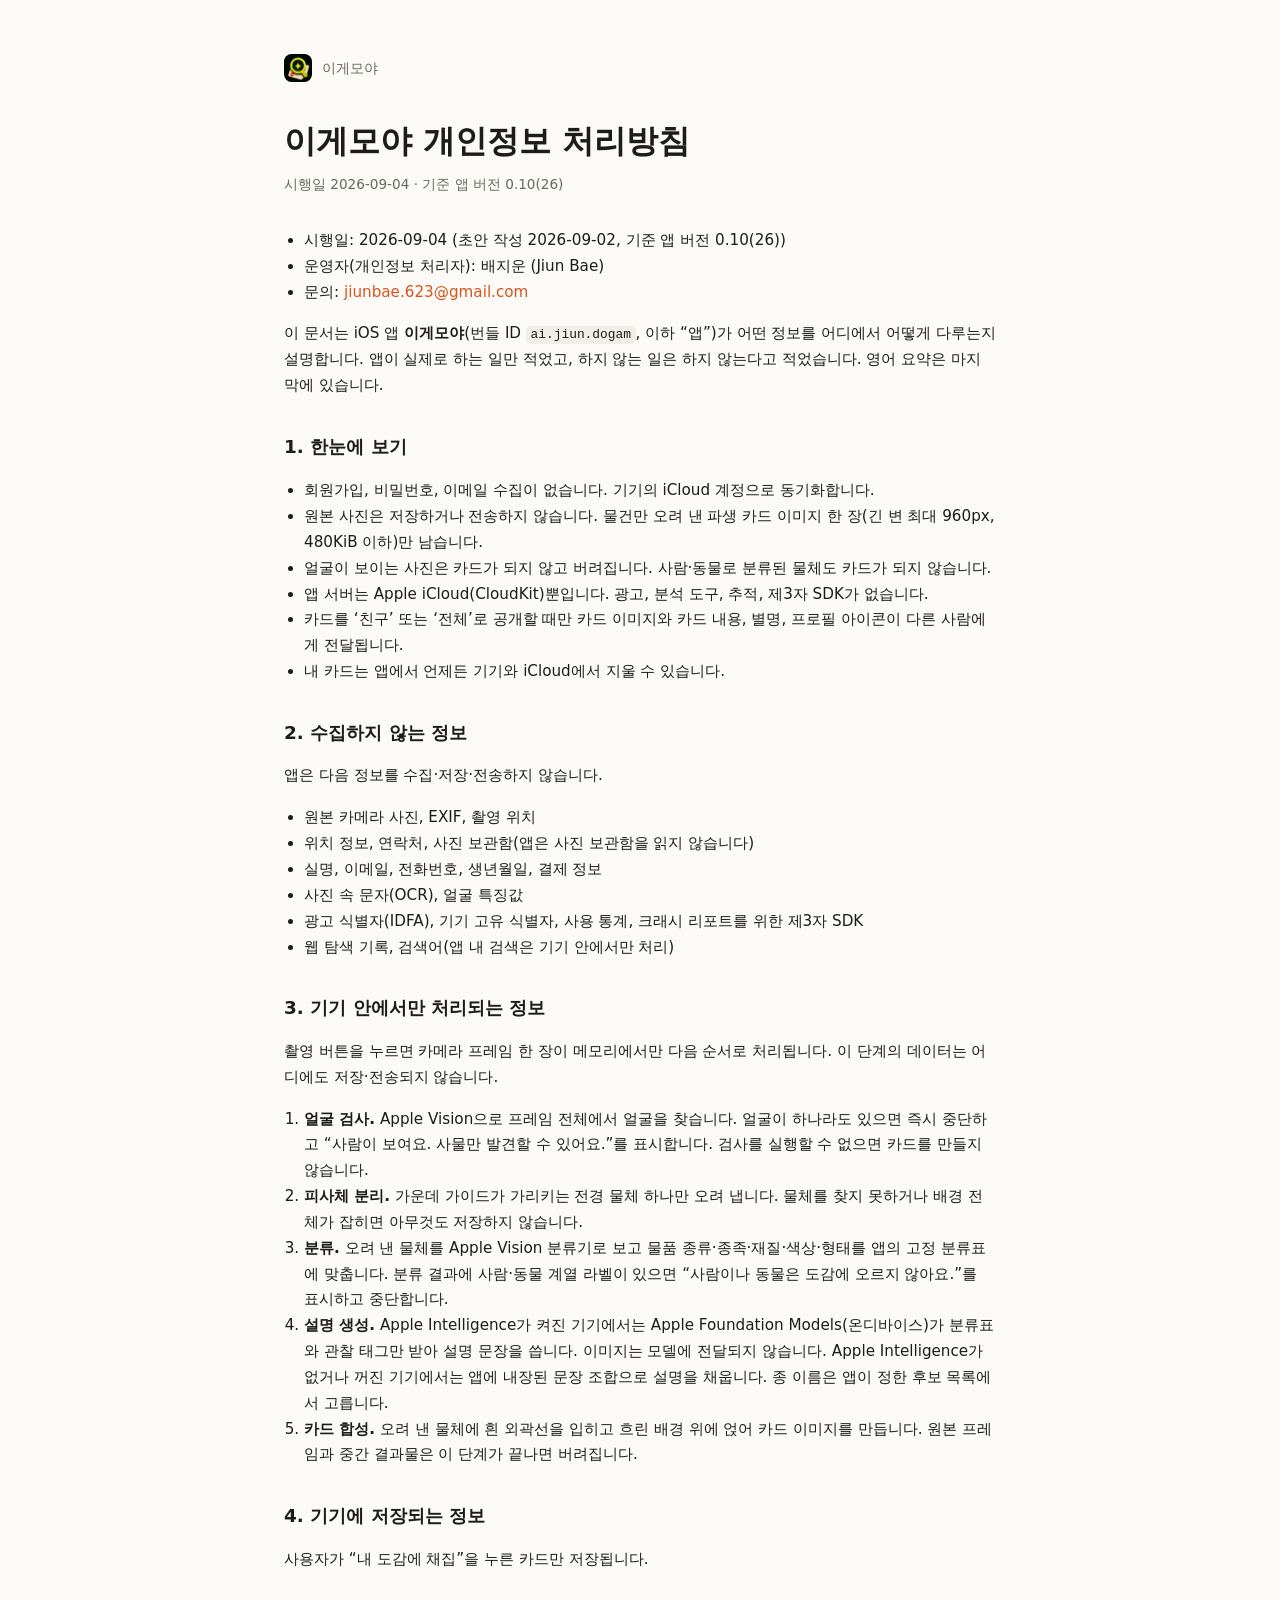
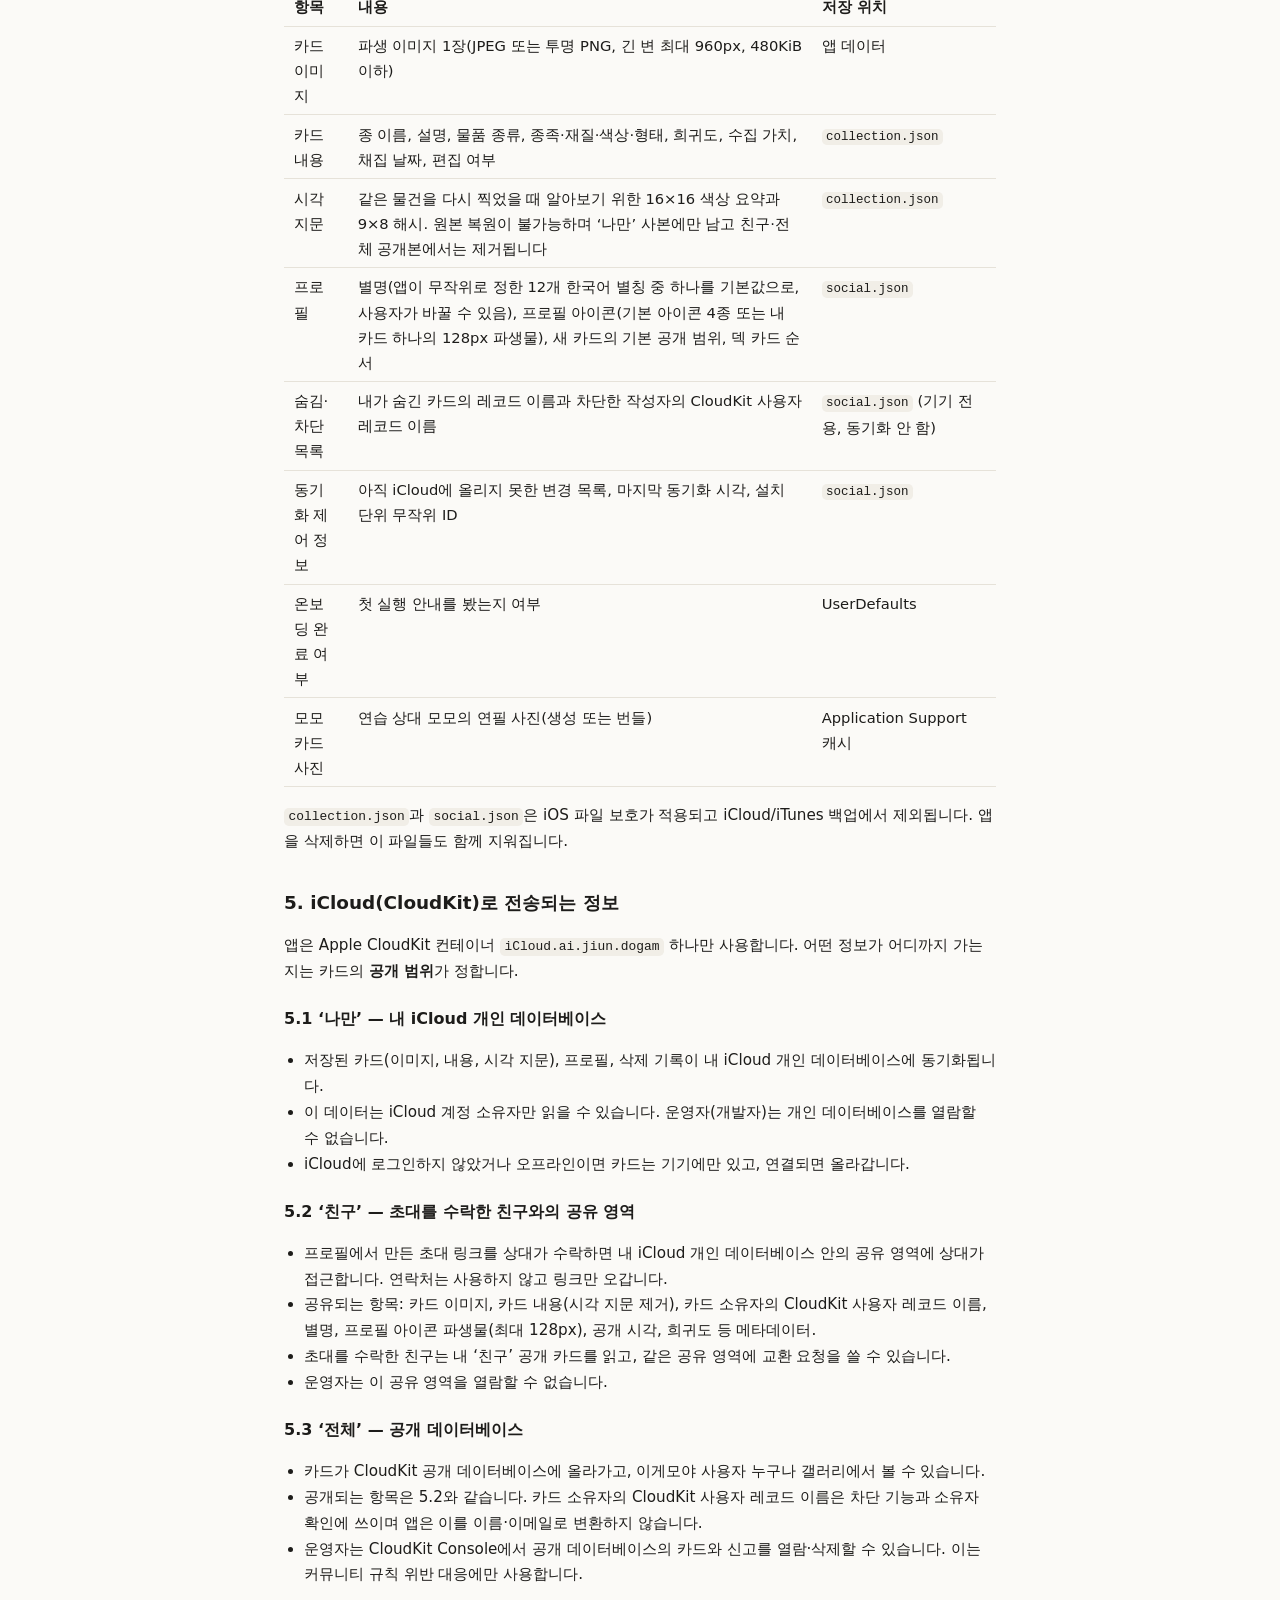
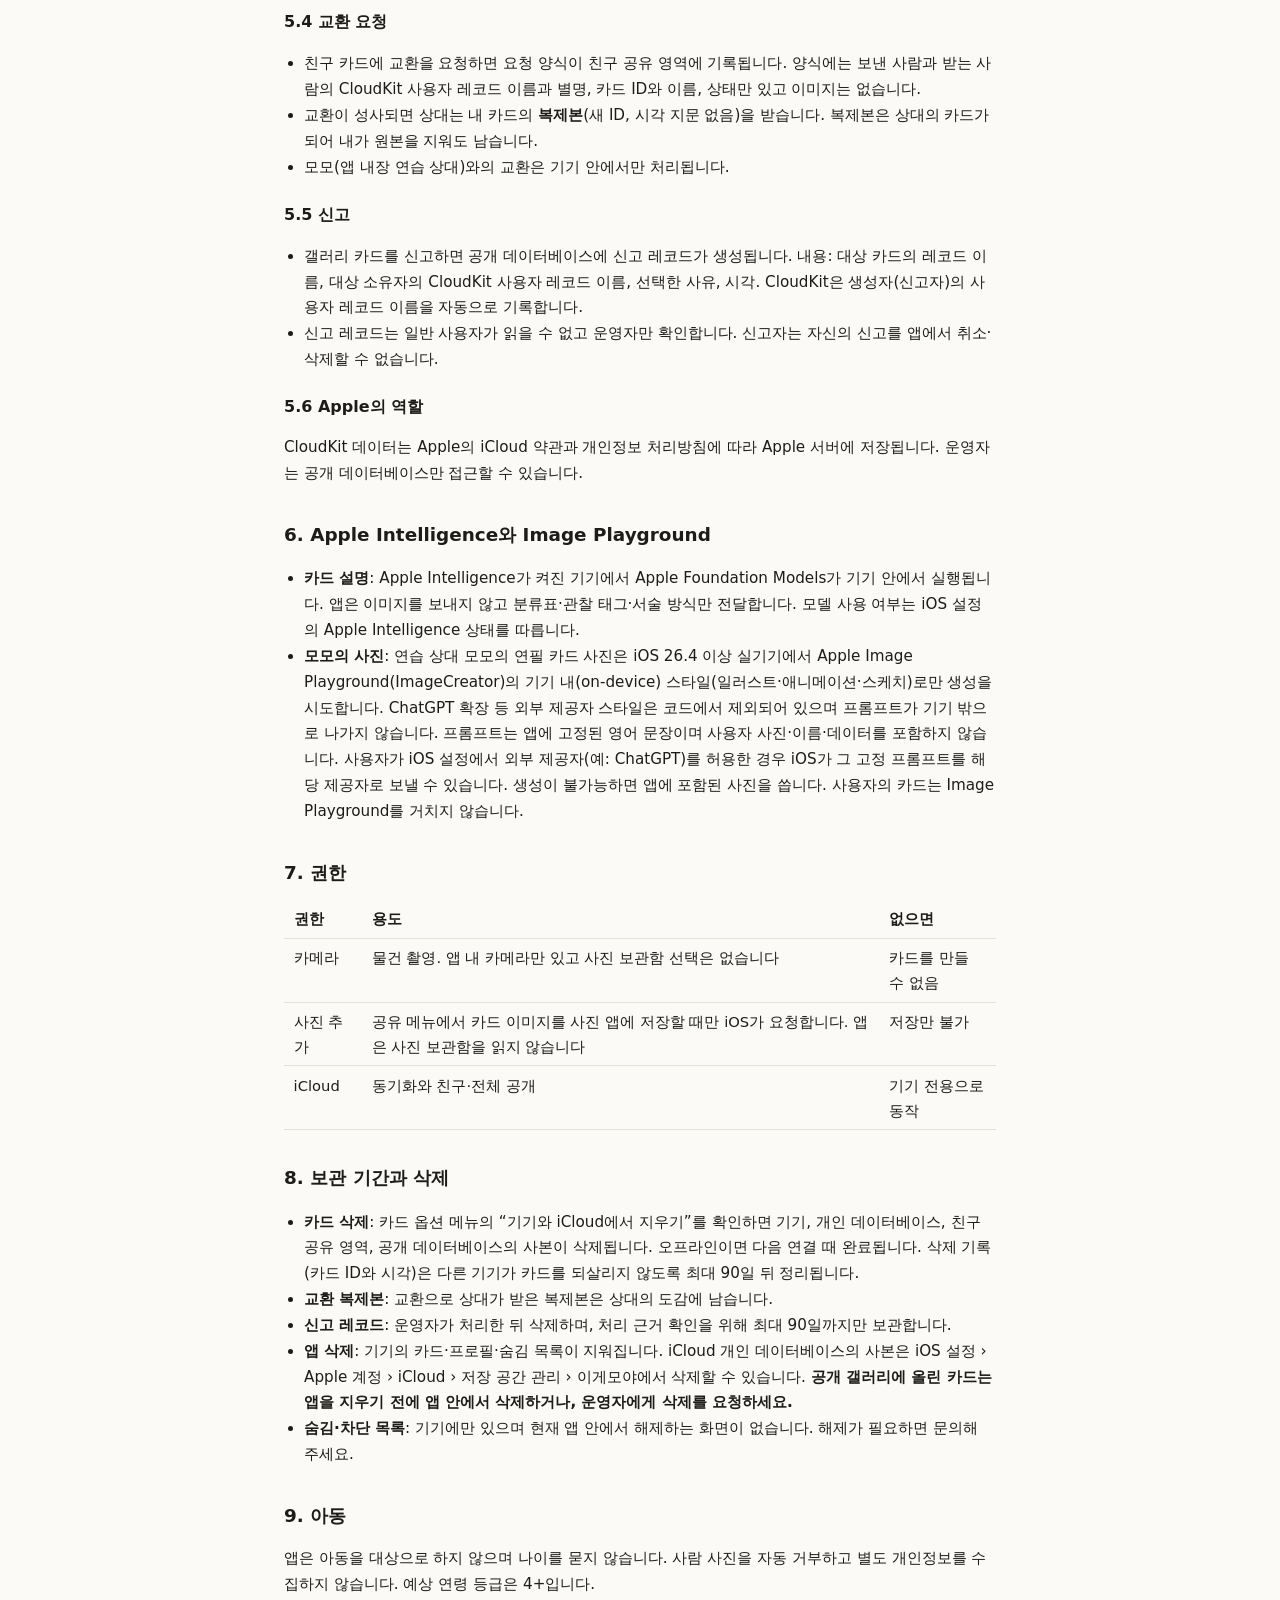
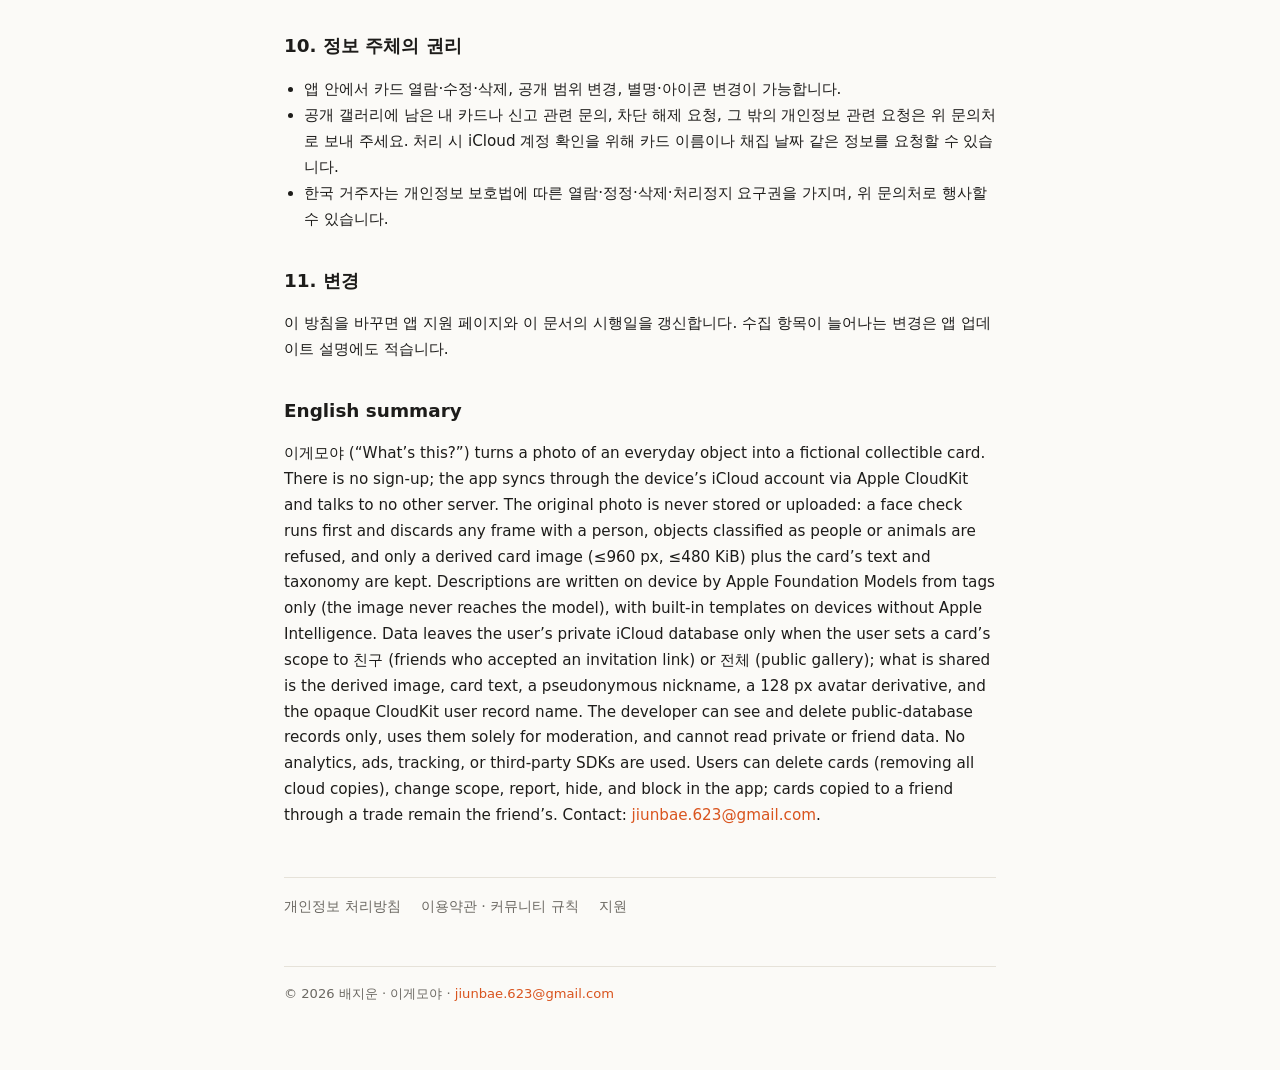
==== privacy/index.html @ 170483d8 "Landing page and policy documents for igemoya.jiun.dev Co-Authored-By: Claude Fable 5.1 <noreply@ant" ====
<!doctype html>
<html lang="ko">
<head>
<meta charset="utf-8">
<meta name="viewport" content="width=device-width, initial-scale=1">
<title>이게모야 개인정보 처리방침</title>
<meta name="description" content="iOS 앱 이게모야가 어떤 정보를 어디에서 어떻게 다루는지 설명합니다.">
<link rel="canonical" href="https://igemoya.jiun.dev/privacy/">
<link rel="icon" type="image/png" sizes="512x512" href="/icon.png">
<link rel="apple-touch-icon" href="/apple-touch-icon.png">
<meta property="og:title" content="이게모야 개인정보 처리방침">
<meta property="og:description" content="iOS 앱 이게모야가 어떤 정보를 어디에서 어떻게 다루는지 설명합니다.">
<meta property="og:image" content="https://igemoya.jiun.dev/icon.png">
<meta property="og:type" content="website">
<meta name="color-scheme" content="light dark">
<link rel="stylesheet" href="/style.css">
</head>
<body>
<div class="wrap">
<p class="top"><img src="/icon.png" alt=""><a href="/">이게모야</a></p>
<h1 class="title">이게모야 개인정보 처리방침</h1>
<p class="updated">시행일 2026-09-04 · 기준 앱 버전 0.10(26)</p>
<div class="content"> <ul>
<li>시행일: 2026-09-04 (초안 작성 2026-09-02, 기준 앱 버전 0.10(26))</li>
<li>운영자(개인정보 처리자): 배지운 (Jiun Bae)</li>
<li>문의: <a href="mailto:jiunbae.623@gmail.com">jiunbae.623@gmail.com</a></li>
</ul>
<p>이 문서는 iOS 앱 <strong>이게모야</strong>(번들 ID <code>ai.jiun.dogam</code>, 이하 “앱”)가 어떤 정보를 어디에서 어떻게 다루는지 설명합니다. 앱이 실제로 하는 일만 적었고, 하지 않는 일은 하지 않는다고 적었습니다. 영어 요약은 마지막에 있습니다.</p>
<h2 id="1-한눈에-보기">1. 한눈에 보기</h2>
<ul>
<li>회원가입, 비밀번호, 이메일 수집이 없습니다. 기기의 iCloud 계정으로 동기화합니다.</li>
<li>원본 사진은 저장하거나 전송하지 않습니다. 물건만 오려 낸 파생 카드 이미지 한 장(긴 변 최대 960px, 480KiB 이하)만 남습니다.</li>
<li>얼굴이 보이는 사진은 카드가 되지 않고 버려집니다. 사람·동물로 분류된 물체도 카드가 되지 않습니다.</li>
<li>앱 서버는 Apple iCloud(CloudKit)뿐입니다. 광고, 분석 도구, 추적, 제3자 SDK가 없습니다.</li>
<li>카드를 ‘친구’ 또는 ‘전체’로 공개할 때만 카드 이미지와 카드 내용, 별명, 프로필 아이콘이 다른 사람에게 전달됩니다.</li>
<li>내 카드는 앱에서 언제든 기기와 iCloud에서 지울 수 있습니다.</li>
</ul>
<h2 id="2-수집하지-않는-정보">2. 수집하지 않는 정보</h2>
<p>앱은 다음 정보를 수집·저장·전송하지 않습니다.</p>
<ul>
<li>원본 카메라 사진, EXIF, 촬영 위치</li>
<li>위치 정보, 연락처, 사진 보관함(앱은 사진 보관함을 읽지 않습니다)</li>
<li>실명, 이메일, 전화번호, 생년월일, 결제 정보</li>
<li>사진 속 문자(OCR), 얼굴 특징값</li>
<li>광고 식별자(IDFA), 기기 고유 식별자, 사용 통계, 크래시 리포트를 위한 제3자 SDK</li>
<li>웹 탐색 기록, 검색어(앱 내 검색은 기기 안에서만 처리)</li>
</ul>
<h2 id="3-기기-안에서만-처리되는-정보">3. 기기 안에서만 처리되는 정보</h2>
<p>촬영 버튼을 누르면 카메라 프레임 한 장이 메모리에서만 다음 순서로 처리됩니다. 이 단계의 데이터는 어디에도 저장·전송되지 않습니다.</p>
<ol>
<li><strong>얼굴 검사.</strong> Apple Vision으로 프레임 전체에서 얼굴을 찾습니다. 얼굴이 하나라도 있으면 즉시 중단하고 “사람이 보여요. 사물만 발견할 수 있어요.”를 표시합니다. 검사를 실행할 수 없으면 카드를 만들지 않습니다.</li>
<li><strong>피사체 분리.</strong> 가운데 가이드가 가리키는 전경 물체 하나만 오려 냅니다. 물체를 찾지 못하거나 배경 전체가 잡히면 아무것도 저장하지 않습니다.</li>
<li><strong>분류.</strong> 오려 낸 물체를 Apple Vision 분류기로 보고 물품 종류·종족·재질·색상·형태를 앱의 고정 분류표에 맞춥니다. 분류 결과에 사람·동물 계열 라벨이 있으면 “사람이나 동물은 도감에 오르지 않아요.”를 표시하고 중단합니다.</li>
<li><strong>설명 생성.</strong> Apple Intelligence가 켜진 기기에서는 Apple Foundation Models(온디바이스)가 분류표와 관찰 태그만 받아 설명 문장을 씁니다. 이미지는 모델에 전달되지 않습니다. Apple Intelligence가 없거나 꺼진 기기에서는 앱에 내장된 문장 조합으로 설명을 채웁니다. 종 이름은 앱이 정한 후보 목록에서 고릅니다.</li>
<li><strong>카드 합성.</strong> 오려 낸 물체에 흰 외곽선을 입히고 흐린 배경 위에 얹어 카드 이미지를 만듭니다. 원본 프레임과 중간 결과물은 이 단계가 끝나면 버려집니다.</li>
</ol>
<h2 id="4-기기에-저장되는-정보">4. 기기에 저장되는 정보</h2>
<p>사용자가 “내 도감에 채집”을 누른 카드만 저장됩니다.</p>


















































<table><thead><tr><th>항목</th><th>내용</th><th>저장 위치</th></tr></thead><tbody><tr><td>카드 이미지</td><td>파생 이미지 1장(JPEG 또는 투명 PNG, 긴 변 최대 960px, 480KiB 이하)</td><td>앱 데이터</td></tr><tr><td>카드 내용</td><td>종 이름, 설명, 물품 종류, 종족·재질·색상·형태, 희귀도, 수집 가치, 채집 날짜, 편집 여부</td><td><code>collection.json</code></td></tr><tr><td>시각 지문</td><td>같은 물건을 다시 찍었을 때 알아보기 위한 16×16 색상 요약과 9×8 해시. 원본 복원이 불가능하며 ‘나만’ 사본에만 남고 친구·전체 공개본에서는 제거됩니다</td><td><code>collection.json</code></td></tr><tr><td>프로필</td><td>별명(앱이 무작위로 정한 12개 한국어 별칭 중 하나를 기본값으로, 사용자가 바꿀 수 있음), 프로필 아이콘(기본 아이콘 4종 또는 내 카드 하나의 128px 파생물), 새 카드의 기본 공개 범위, 덱 카드 순서</td><td><code>social.json</code></td></tr><tr><td>숨김·차단 목록</td><td>내가 숨긴 카드의 레코드 이름과 차단한 작성자의 CloudKit 사용자 레코드 이름</td><td><code>social.json</code> (기기 전용, 동기화 안 함)</td></tr><tr><td>동기화 제어 정보</td><td>아직 iCloud에 올리지 못한 변경 목록, 마지막 동기화 시각, 설치 단위 무작위 ID</td><td><code>social.json</code></td></tr><tr><td>온보딩 완료 여부</td><td>첫 실행 안내를 봤는지 여부</td><td>UserDefaults</td></tr><tr><td>모모 카드 사진</td><td>연습 상대 모모의 연필 사진(생성 또는 번들)</td><td>Application Support 캐시</td></tr></tbody></table>
<p><code>collection.json</code>과 <code>social.json</code>은 iOS 파일 보호가 적용되고 iCloud/iTunes 백업에서 제외됩니다. 앱을 삭제하면 이 파일들도 함께 지워집니다.</p>
<h2 id="5-icloudcloudkit로-전송되는-정보">5. iCloud(CloudKit)로 전송되는 정보</h2>
<p>앱은 Apple CloudKit 컨테이너 <code>iCloud.ai.jiun.dogam</code> 하나만 사용합니다. 어떤 정보가 어디까지 가는지는 카드의 <strong>공개 범위</strong>가 정합니다.</p>
<h3 id="51-나만--내-icloud-개인-데이터베이스">5.1 ‘나만’ — 내 iCloud 개인 데이터베이스</h3>
<ul>
<li>저장된 카드(이미지, 내용, 시각 지문), 프로필, 삭제 기록이 내 iCloud 개인 데이터베이스에 동기화됩니다.</li>
<li>이 데이터는 iCloud 계정 소유자만 읽을 수 있습니다. 운영자(개발자)는 개인 데이터베이스를 열람할 수 없습니다.</li>
<li>iCloud에 로그인하지 않았거나 오프라인이면 카드는 기기에만 있고, 연결되면 올라갑니다.</li>
</ul>
<h3 id="52-친구--초대를-수락한-친구와의-공유-영역">5.2 ‘친구’ — 초대를 수락한 친구와의 공유 영역</h3>
<ul>
<li>프로필에서 만든 초대 링크를 상대가 수락하면 내 iCloud 개인 데이터베이스 안의 공유 영역에 상대가 접근합니다. 연락처는 사용하지 않고 링크만 오갑니다.</li>
<li>공유되는 항목: 카드 이미지, 카드 내용(시각 지문 제거), 카드 소유자의 CloudKit 사용자 레코드 이름, 별명, 프로필 아이콘 파생물(최대 128px), 공개 시각, 희귀도 등 메타데이터.</li>
<li>초대를 수락한 친구는 내 ‘친구’ 공개 카드를 읽고, 같은 공유 영역에 교환 요청을 쓸 수 있습니다.</li>
<li>운영자는 이 공유 영역을 열람할 수 없습니다.</li>
</ul>
<h3 id="53-전체--공개-데이터베이스">5.3 ‘전체’ — 공개 데이터베이스</h3>
<ul>
<li>카드가 CloudKit 공개 데이터베이스에 올라가고, 이게모야 사용자 누구나 갤러리에서 볼 수 있습니다.</li>
<li>공개되는 항목은 5.2와 같습니다. 카드 소유자의 CloudKit 사용자 레코드 이름은 차단 기능과 소유자 확인에 쓰이며 앱은 이를 이름·이메일로 변환하지 않습니다.</li>
<li>운영자는 CloudKit Console에서 공개 데이터베이스의 카드와 신고를 열람·삭제할 수 있습니다. 이는 커뮤니티 규칙 위반 대응에만 사용합니다.</li>
</ul>
<h3 id="54-교환-요청">5.4 교환 요청</h3>
<ul>
<li>친구 카드에 교환을 요청하면 요청 양식이 친구 공유 영역에 기록됩니다. 양식에는 보낸 사람과 받는 사람의 CloudKit 사용자 레코드 이름과 별명, 카드 ID와 이름, 상태만 있고 이미지는 없습니다.</li>
<li>교환이 성사되면 상대는 내 카드의 <strong>복제본</strong>(새 ID, 시각 지문 없음)을 받습니다. 복제본은 상대의 카드가 되어 내가 원본을 지워도 남습니다.</li>
<li>모모(앱 내장 연습 상대)와의 교환은 기기 안에서만 처리됩니다.</li>
</ul>
<h3 id="55-신고">5.5 신고</h3>
<ul>
<li>갤러리 카드를 신고하면 공개 데이터베이스에 신고 레코드가 생성됩니다. 내용: 대상 카드의 레코드 이름, 대상 소유자의 CloudKit 사용자 레코드 이름, 선택한 사유, 시각. CloudKit은 생성자(신고자)의 사용자 레코드 이름을 자동으로 기록합니다.</li>
<li>신고 레코드는 일반 사용자가 읽을 수 없고 운영자만 확인합니다. 신고자는 자신의 신고를 앱에서 취소·삭제할 수 없습니다.</li>
</ul>
<h3 id="56-apple의-역할">5.6 Apple의 역할</h3>
<p>CloudKit 데이터는 Apple의 iCloud 약관과 개인정보 처리방침에 따라 Apple 서버에 저장됩니다. 운영자는 공개 데이터베이스만 접근할 수 있습니다.</p>
<h2 id="6-apple-intelligence와-image-playground">6. Apple Intelligence와 Image Playground</h2>
<ul>
<li><strong>카드 설명</strong>: Apple Intelligence가 켜진 기기에서 Apple Foundation Models가 기기 안에서 실행됩니다. 앱은 이미지를 보내지 않고 분류표·관찰 태그·서술 방식만 전달합니다. 모델 사용 여부는 iOS 설정의 Apple Intelligence 상태를 따릅니다.</li>
<li><strong>모모의 사진</strong>: 연습 상대 모모의 연필 카드 사진은 iOS 26.4 이상 실기기에서 Apple Image Playground(ImageCreator)의 기기 내(on-device) 스타일(일러스트·애니메이션·스케치)로만 생성을 시도합니다. ChatGPT 확장 등 외부 제공자 스타일은 코드에서 제외되어 있으며 프롬프트가 기기 밖으로 나가지 않습니다. 프롬프트는 앱에 고정된 영어 문장이며 사용자 사진·이름·데이터를 포함하지 않습니다. 사용자가 iOS 설정에서 외부 제공자(예: ChatGPT)를 허용한 경우 iOS가 그 고정 프롬프트를 해당 제공자로 보낼 수 있습니다. 생성이 불가능하면 앱에 포함된 사진을 씁니다. 사용자의 카드는 Image Playground를 거치지 않습니다.</li>
</ul>
<h2 id="7-권한">7. 권한</h2>

























<table><thead><tr><th>권한</th><th>용도</th><th>없으면</th></tr></thead><tbody><tr><td>카메라</td><td>물건 촬영. 앱 내 카메라만 있고 사진 보관함 선택은 없습니다</td><td>카드를 만들 수 없음</td></tr><tr><td>사진 추가</td><td>공유 메뉴에서 카드 이미지를 사진 앱에 저장할 때만 iOS가 요청합니다. 앱은 사진 보관함을 읽지 않습니다</td><td>저장만 불가</td></tr><tr><td>iCloud</td><td>동기화와 친구·전체 공개</td><td>기기 전용으로 동작</td></tr></tbody></table>
<h2 id="8-보관-기간과-삭제">8. 보관 기간과 삭제</h2>
<ul>
<li><strong>카드 삭제</strong>: 카드 옵션 메뉴의 “기기와 iCloud에서 지우기”를 확인하면 기기, 개인 데이터베이스, 친구 공유 영역, 공개 데이터베이스의 사본이 삭제됩니다. 오프라인이면 다음 연결 때 완료됩니다. 삭제 기록(카드 ID와 시각)은 다른 기기가 카드를 되살리지 않도록 최대 90일 뒤 정리됩니다.</li>
<li><strong>교환 복제본</strong>: 교환으로 상대가 받은 복제본은 상대의 도감에 남습니다.</li>
<li><strong>신고 레코드</strong>: 운영자가 처리한 뒤 삭제하며, 처리 근거 확인을 위해 최대 90일까지만 보관합니다.</li>
<li><strong>앱 삭제</strong>: 기기의 카드·프로필·숨김 목록이 지워집니다. iCloud 개인 데이터베이스의 사본은 iOS 설정 › Apple 계정 › iCloud › 저장 공간 관리 › 이게모야에서 삭제할 수 있습니다. <strong>공개 갤러리에 올린 카드는 앱을 지우기 전에 앱 안에서 삭제하거나, 운영자에게 삭제를 요청하세요.</strong></li>
<li><strong>숨김·차단 목록</strong>: 기기에만 있으며 현재 앱 안에서 해제하는 화면이 없습니다. 해제가 필요하면 문의해 주세요.</li>
</ul>
<h2 id="9-아동">9. 아동</h2>
<p>앱은 아동을 대상으로 하지 않으며 나이를 묻지 않습니다. 사람 사진을 자동 거부하고 별도 개인정보를 수집하지 않습니다. 예상 연령 등급은 4+입니다.</p>
<h2 id="10-정보-주체의-권리">10. 정보 주체의 권리</h2>
<ul>
<li>앱 안에서 카드 열람·수정·삭제, 공개 범위 변경, 별명·아이콘 변경이 가능합니다.</li>
<li>공개 갤러리에 남은 내 카드나 신고 관련 문의, 차단 해제 요청, 그 밖의 개인정보 관련 요청은 위 문의처로 보내 주세요. 처리 시 iCloud 계정 확인을 위해 카드 이름이나 채집 날짜 같은 정보를 요청할 수 있습니다.</li>
<li>한국 거주자는 개인정보 보호법에 따른 열람·정정·삭제·처리정지 요구권을 가지며, 위 문의처로 행사할 수 있습니다.</li>
</ul>
<h2 id="11-변경">11. 변경</h2>
<p>이 방침을 바꾸면 앱 지원 페이지와 이 문서의 시행일을 갱신합니다. 수집 항목이 늘어나는 변경은 앱 업데이트 설명에도 적습니다.</p>
<h2 id="english-summary">English summary</h2>
<p>이게모야 (“What’s this?”) turns a photo of an everyday object into a fictional collectible card. There is no sign-up; the app syncs through the device’s iCloud account via Apple CloudKit and talks to no other server. The original photo is never stored or uploaded: a face check runs first and discards any frame with a person, objects classified as people or animals are refused, and only a derived card image (≤960 px, ≤480 KiB) plus the card’s text and taxonomy are kept. Descriptions are written on device by Apple Foundation Models from tags only (the image never reaches the model), with built-in templates on devices without Apple Intelligence. Data leaves the user’s private iCloud database only when the user sets a card’s scope to 친구 (friends who accepted an invitation link) or 전체 (public gallery); what is shared is the derived image, card text, a pseudonymous nickname, a 128 px avatar derivative, and the opaque CloudKit user record name. The developer can see and delete public-database records only, uses them solely for moderation, and cannot read private or friend data. No analytics, ads, tracking, or third-party SDKs are used. Users can delete cards (removing all cloud copies), change scope, report, hide, and block in the app; cards copied to a friend through a trade remain the friend’s. Contact: <a href="mailto:jiunbae.623@gmail.com">jiunbae.623@gmail.com</a>.</p> </div>
<nav class="related" aria-label="관련 문서"><a href="/privacy/">개인정보 처리방침</a><a href="/terms/">이용약관 · 커뮤니티 규칙</a><a href="/support/">지원</a></nav>
<footer class="site">© 2026 배지운 · 이게모야 · <a href="mailto:jiunbae.623@gmail.com">jiunbae.623@gmail.com</a></footer>
</div>
</body>
</html>
---- style.css ----
:root{--bg:#fbfaf7;--fg:#1d1c1a;--muted:#6b6862;--line:#e6e2d9;--accent:#d9541e;--card:#ffffff;--code:#f1eee7}
@media (prefers-color-scheme:dark){:root{--bg:#141311;--fg:#f1eee7;--muted:#a49f95;--line:#2a2824;--accent:#ff8a50;--card:#1c1b18;--code:#23211d}}
*{box-sizing:border-box}html{-webkit-text-size-adjust:100%}
body{margin:0;background:var(--bg);color:var(--fg);font-family:-apple-system,BlinkMacSystemFont,"Apple SD Gothic Neo","Pretendard","Noto Sans KR",system-ui,sans-serif;line-height:1.7;font-size:16px}
a{color:var(--accent);text-decoration:none}a:hover{text-decoration:underline}
.wrap{max-width:760px;margin:0 auto;padding:2.5rem 1.5rem 4rem}
.top{display:flex;align-items:center;gap:.6rem;font-size:.9rem;margin-bottom:2rem}.top img{width:28px;height:28px;border-radius:27%}.top a{color:var(--muted)}.top a:hover{color:var(--accent)}
.hero{display:flex;gap:1.75rem;align-items:flex-start;margin-bottom:3rem}.hero img{width:120px;height:120px;border-radius:27%;box-shadow:0 10px 30px rgba(0,0,0,.14);flex:0 0 auto}
.eyebrow{font-size:.8rem;letter-spacing:.04em;color:var(--muted);margin:0 0 .3rem}
h1.name{font-size:2.6rem;line-height:1.1;margin:0 0 .2rem;font-weight:800}
.tagline{font-size:1.15rem;font-weight:600;color:var(--accent);margin:0 0 .9rem}
.lede{color:var(--muted);margin:0 0 .9rem}
.status{display:inline-flex;align-items:center;gap:.5rem;font-size:.85rem;color:var(--muted);padding:.3rem .75rem;border-radius:999px;border:1px solid var(--line)}.status .dot{width:8px;height:8px;border-radius:50%;background:#f59e0b}
.features{display:grid;grid-template-columns:repeat(2,minmax(0,1fr));gap:1.25rem;margin-bottom:3rem}
.feature{padding:1.25rem 1.35rem;border-radius:1rem;border:1px solid var(--line);background:var(--card)}.feature h2{font-size:1.05rem;margin:0 0 .5rem}.feature p{margin:0;font-size:.93rem;color:var(--muted)}
.section-title{font-size:1.15rem;margin:0 0 .75rem}
.docs ul{list-style:none;padding:0;margin:0 0 3rem}.docs li{display:flex;flex-wrap:wrap;gap:.25rem .75rem;align-items:baseline;padding:.7rem 0;border-bottom:1px solid var(--line)}.docs li a{font-weight:600}.docs .note{font-size:.85rem;color:var(--muted)}
.contact{color:var(--muted);font-size:.92rem}.fine{font-size:.82rem;margin-top:.5rem}
h1.title{font-size:2rem;margin:0 0 .25rem;font-weight:700}.updated{font-size:.85rem;color:var(--muted);margin:0 0 2rem}
.content h2{font-size:1.15rem;margin:2rem 0 .75rem}.content h3{font-size:1rem;margin:1.25rem 0 .5rem}.content p,.content li{font-size:.95rem}.content ul,.content ol{padding-left:1.25rem}
.content code{font-size:.85em;padding:.1em .35em;border-radius:.3rem;background:var(--code)}
.content table{width:100%;border-collapse:collapse;margin:.75rem 0 1rem;display:block;overflow-x:auto}.content th,.content td{text-align:left;padding:.4rem .6rem;border-bottom:1px solid var(--line);vertical-align:top;font-size:.92rem}
.content blockquote{margin:.75rem 0;padding:.25rem 0 .25rem 1rem;border-left:3px solid var(--accent);color:var(--muted)}
.related{display:flex;flex-wrap:wrap;gap:.5rem 1.25rem;margin-top:3rem;padding-top:1rem;border-top:1px solid var(--line);font-size:.9rem}.related a{color:var(--muted)}.related a:hover{color:var(--accent)}
footer.site{margin-top:3rem;padding-top:1rem;border-top:1px solid var(--line);font-size:.82rem;color:var(--muted)}
@media (max-width:640px){.wrap{padding:1.5rem 1.25rem 3rem}.hero{flex-direction:column;gap:1rem}.hero img{width:88px;height:88px}h1.name{font-size:2.1rem}.features{grid-template-columns:1fr}h1.title{font-size:1.6rem}}
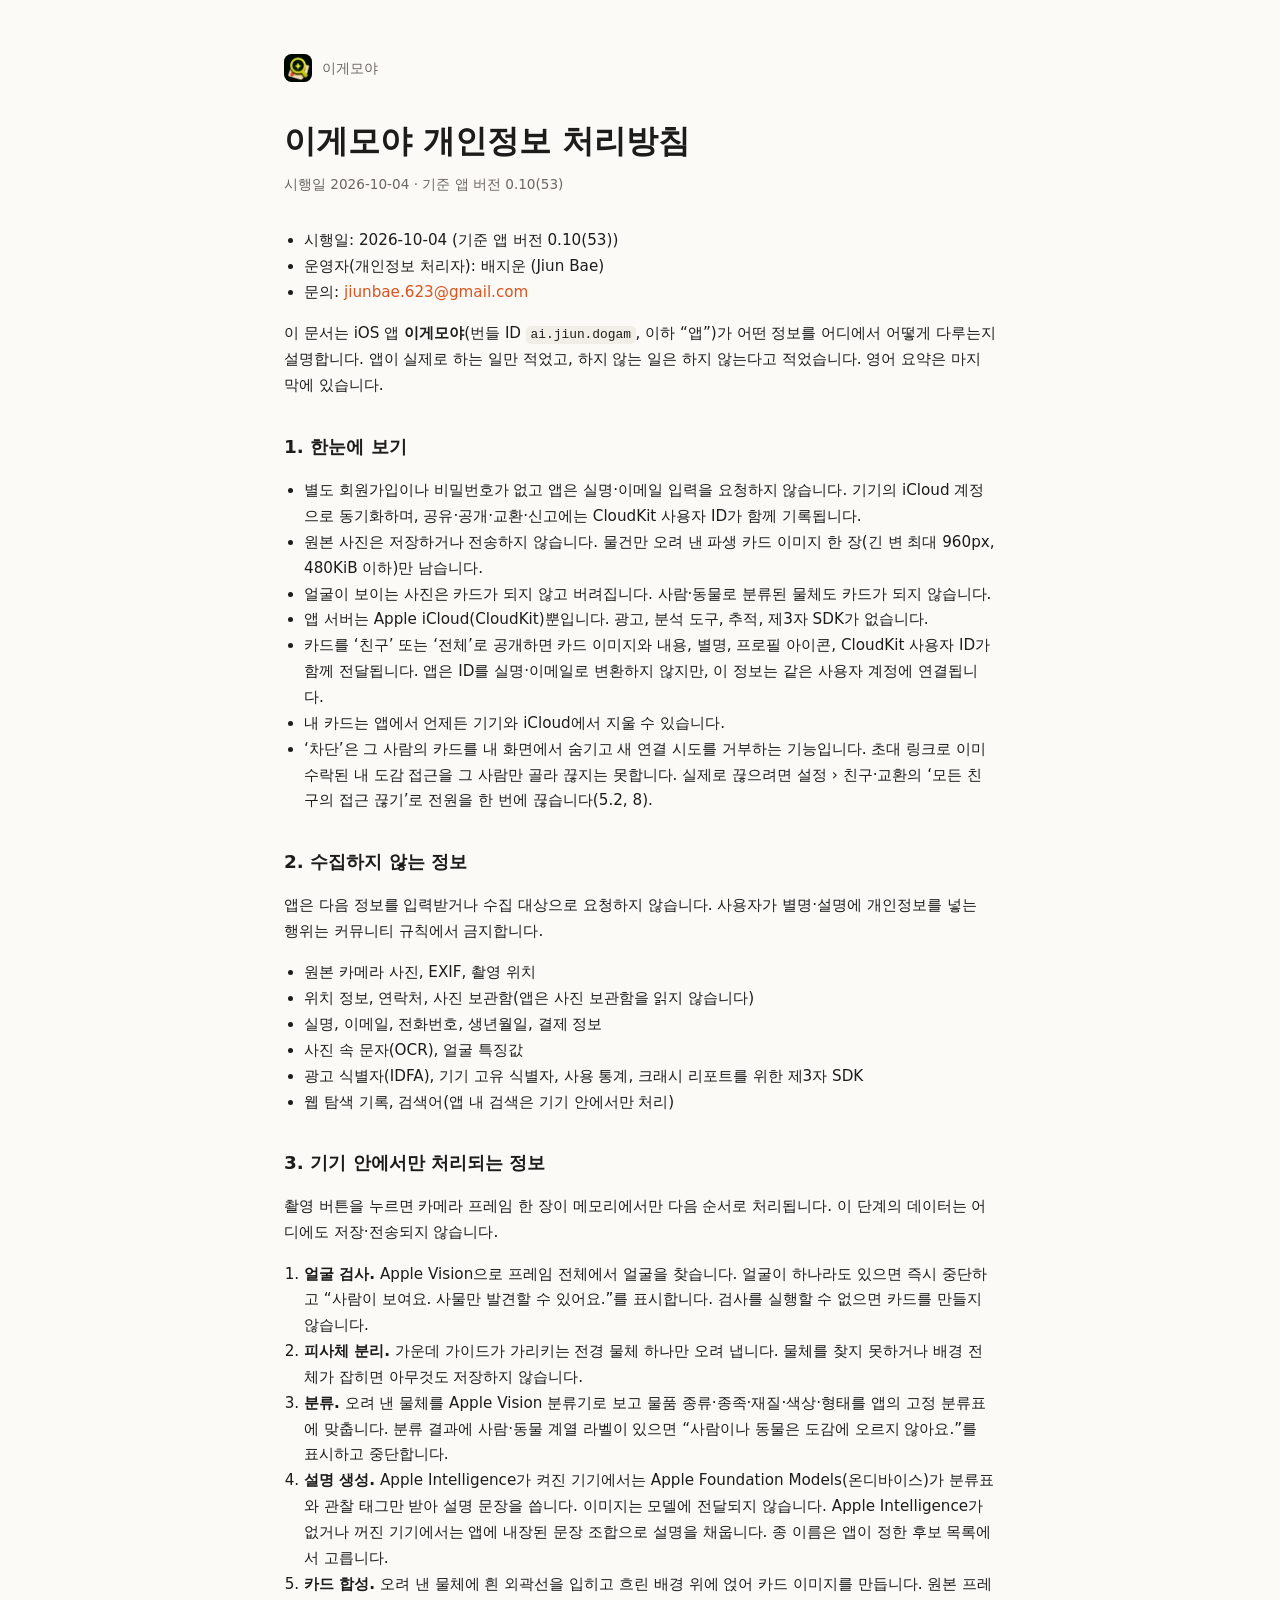
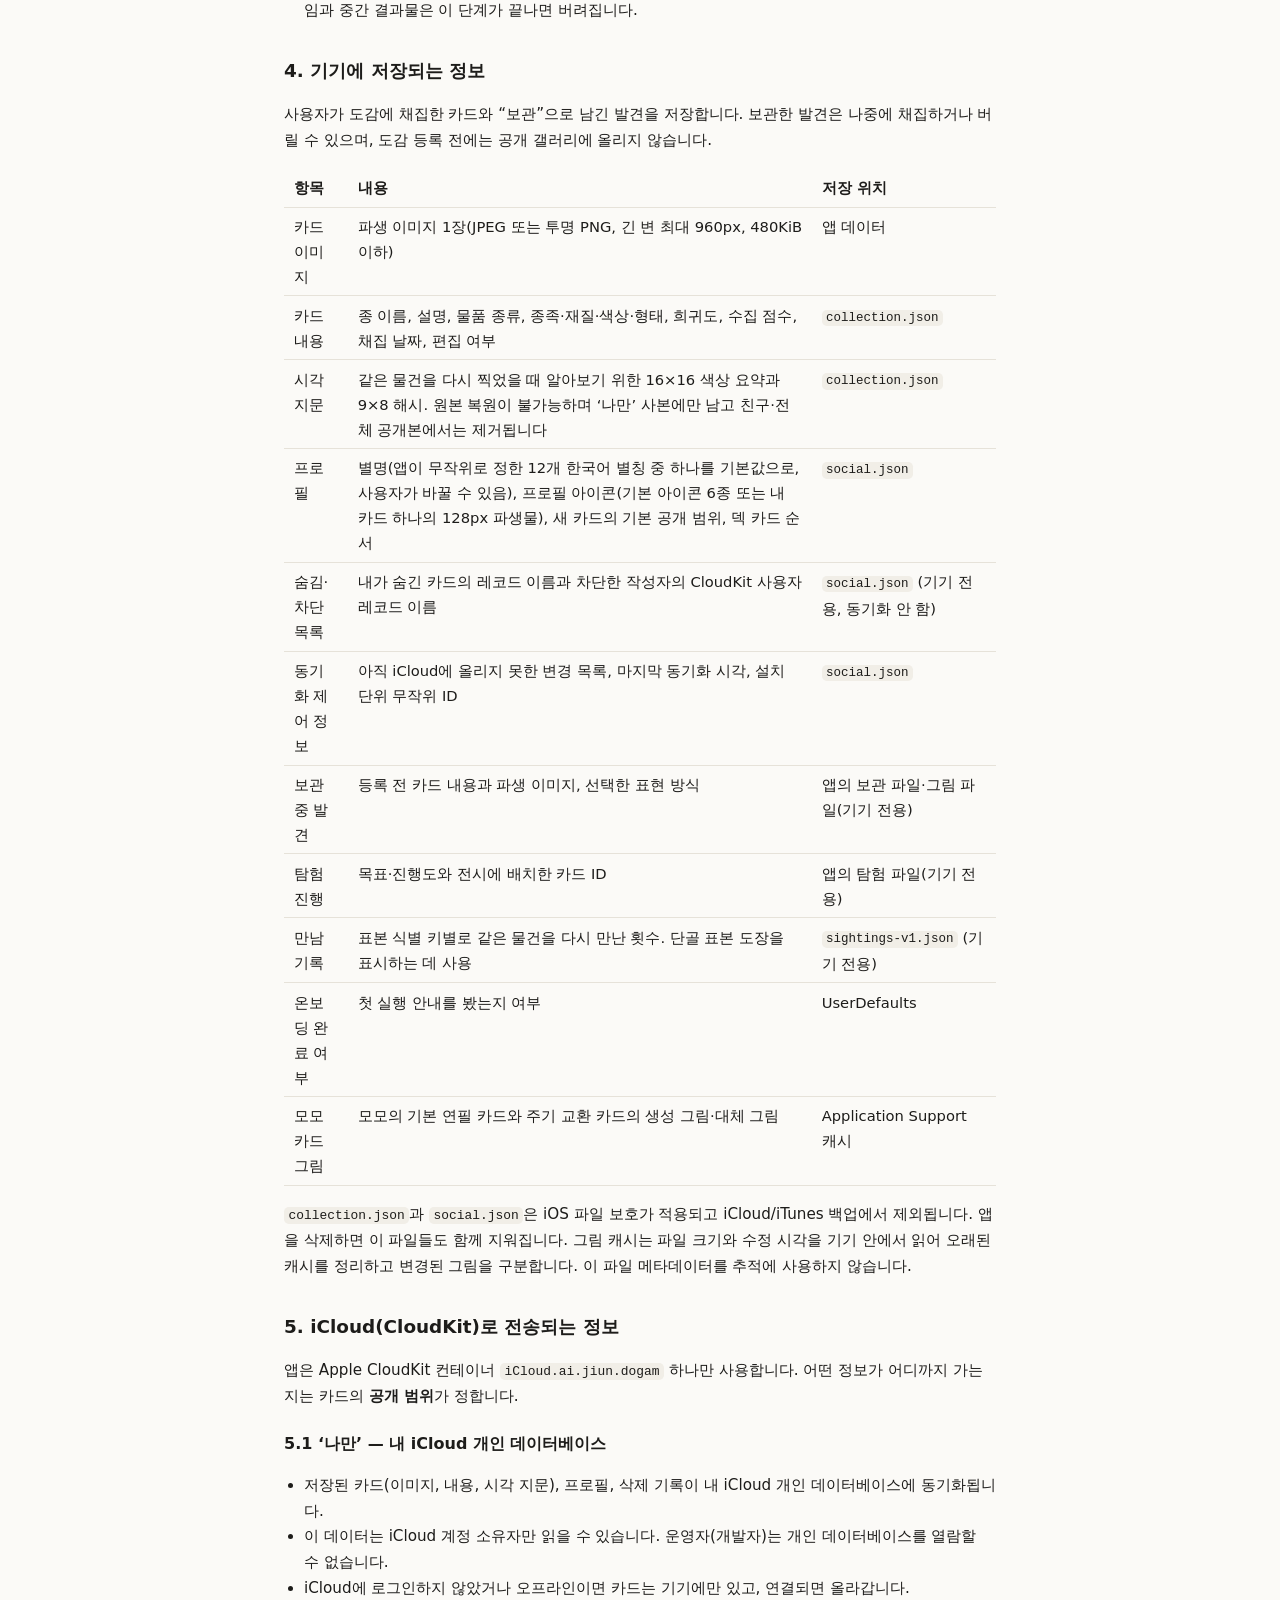
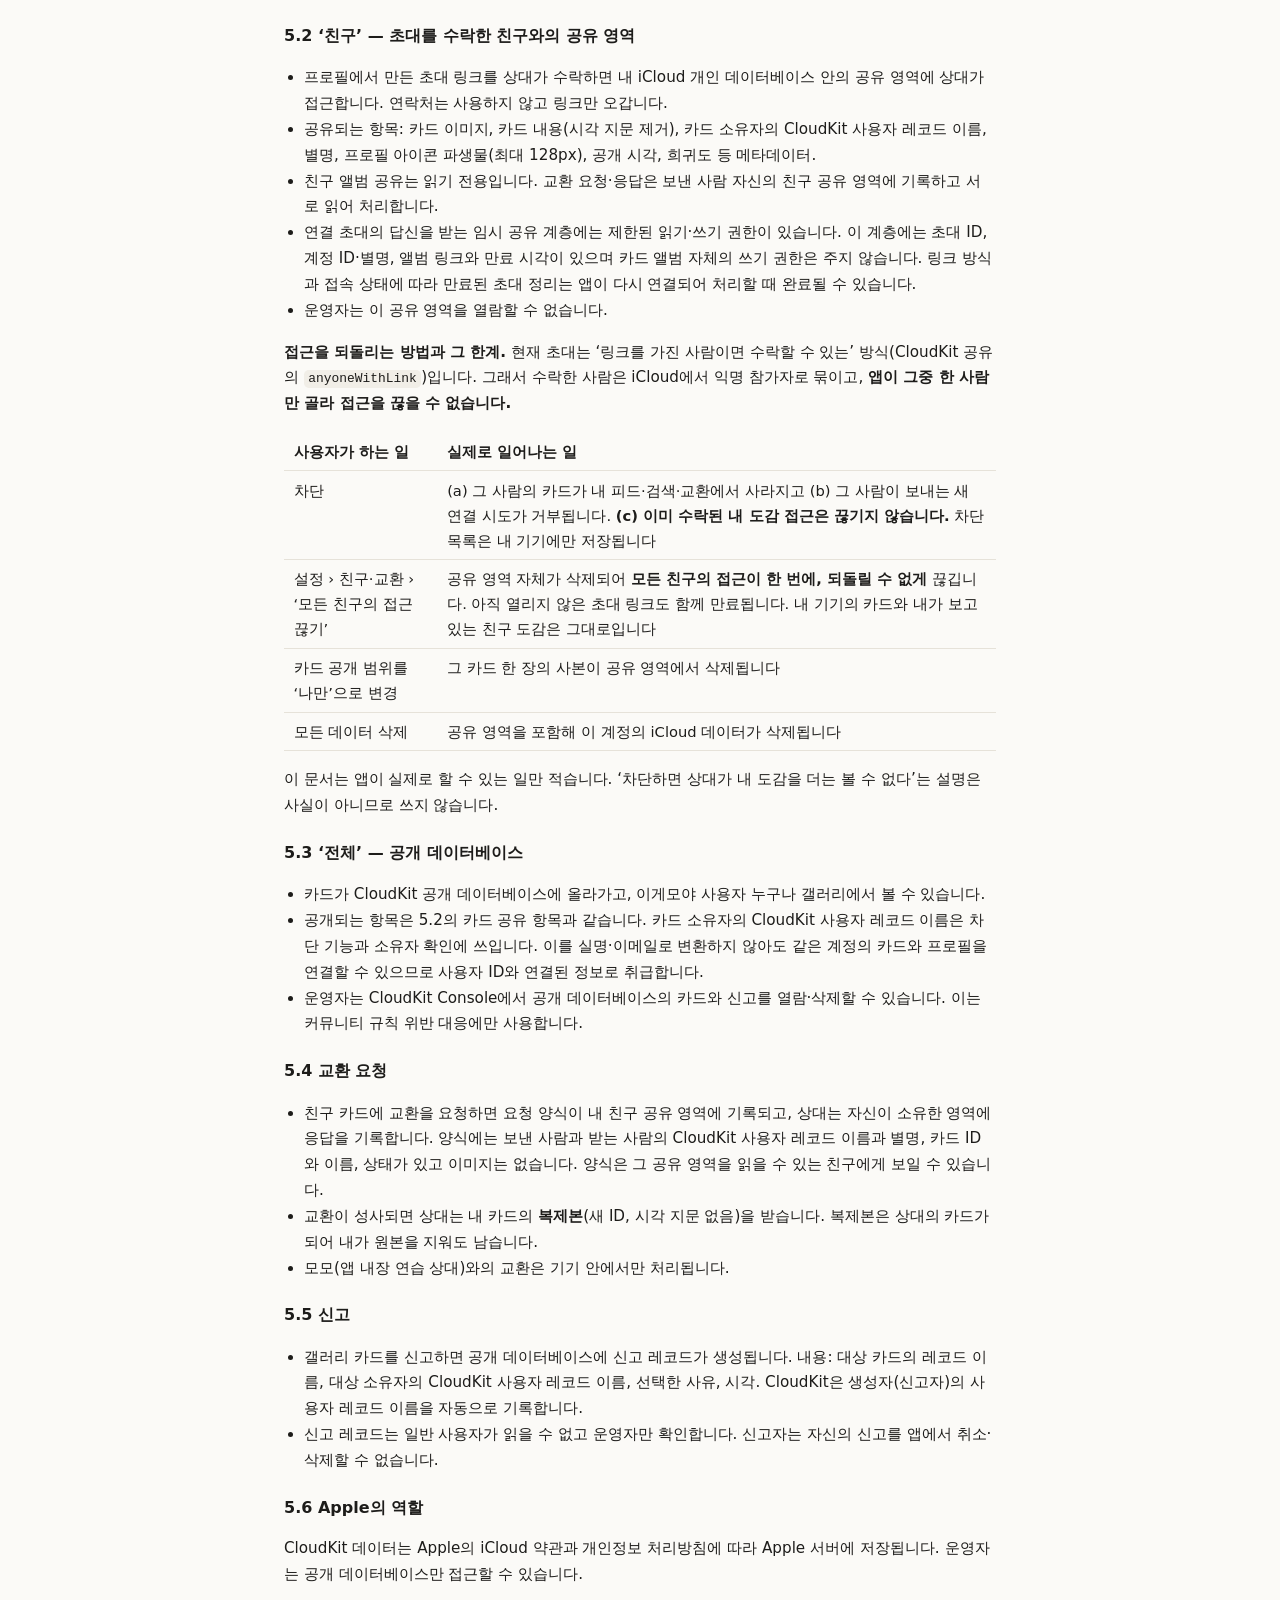
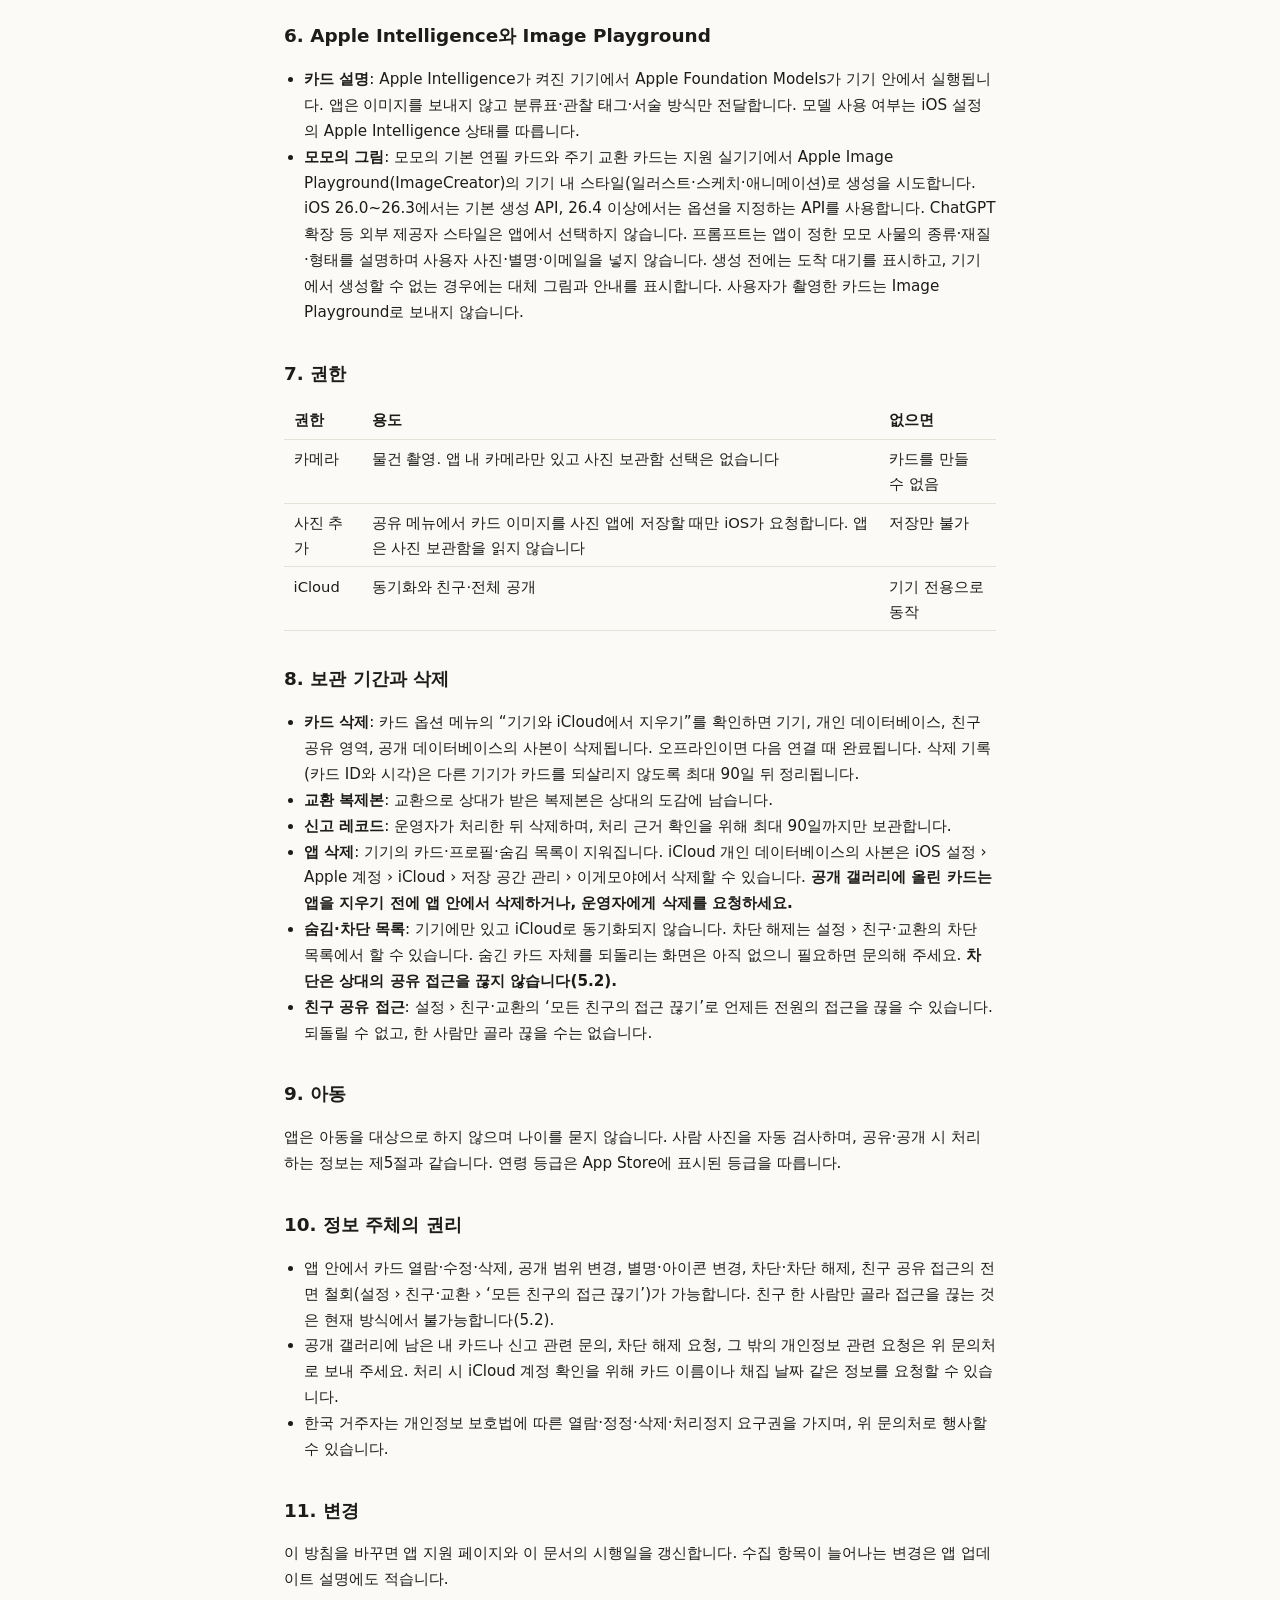
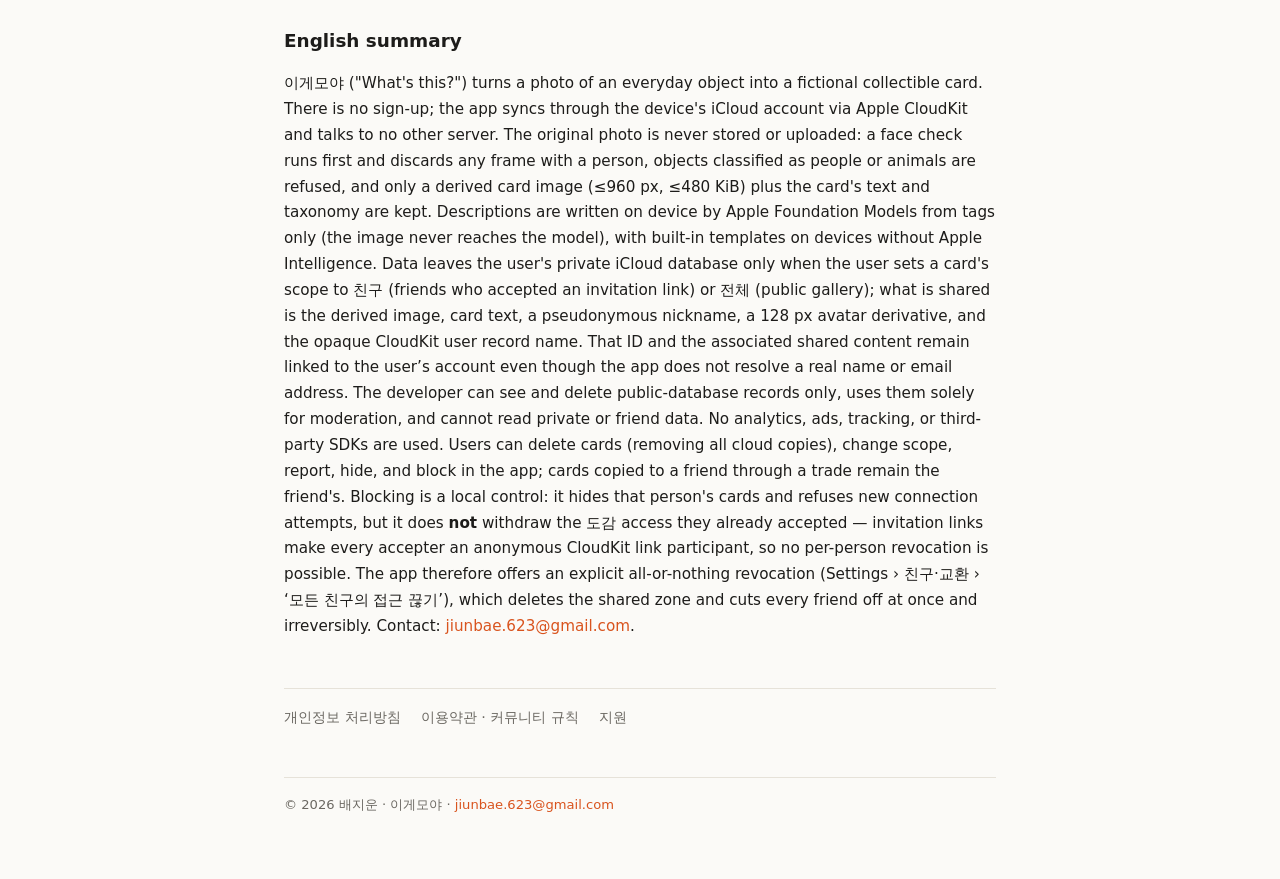
==== commit a4f2cb4b: "docs: align policies and support with Dogam build 53" ====
--- a/privacy/index.html
+++ b/privacy/index.html
@@ -19,24 +19,26 @@
 <div class="wrap">
 <p class="top"><img src="/icon.png" alt=""><a href="/">이게모야</a></p>
 <h1 class="title">이게모야 개인정보 처리방침</h1>
-<p class="updated">시행일 2026-09-04 · 기준 앱 버전 0.10(26)</p>
-<div class="content"> <ul>
-<li>시행일: 2026-09-04 (초안 작성 2026-09-02, 기준 앱 버전 0.10(26))</li>
+<p class="updated">시행일 2026-10-04 · 기준 앱 버전 0.10(53)</p>
+<div class="content">
+<ul>
+<li>시행일: 2026-10-04 (기준 앱 버전 0.10(53))</li>
 <li>운영자(개인정보 처리자): 배지운 (Jiun Bae)</li>
 <li>문의: <a href="mailto:jiunbae.623@gmail.com">jiunbae.623@gmail.com</a></li>
 </ul>
 <p>이 문서는 iOS 앱 <strong>이게모야</strong>(번들 ID <code>ai.jiun.dogam</code>, 이하 “앱”)가 어떤 정보를 어디에서 어떻게 다루는지 설명합니다. 앱이 실제로 하는 일만 적었고, 하지 않는 일은 하지 않는다고 적었습니다. 영어 요약은 마지막에 있습니다.</p>
 <h2 id="1-한눈에-보기">1. 한눈에 보기</h2>
 <ul>
-<li>회원가입, 비밀번호, 이메일 수집이 없습니다. 기기의 iCloud 계정으로 동기화합니다.</li>
+<li>별도 회원가입이나 비밀번호가 없고 앱은 실명·이메일 입력을 요청하지 않습니다. 기기의 iCloud 계정으로 동기화하며, 공유·공개·교환·신고에는 CloudKit 사용자 ID가 함께 기록됩니다.</li>
 <li>원본 사진은 저장하거나 전송하지 않습니다. 물건만 오려 낸 파생 카드 이미지 한 장(긴 변 최대 960px, 480KiB 이하)만 남습니다.</li>
 <li>얼굴이 보이는 사진은 카드가 되지 않고 버려집니다. 사람·동물로 분류된 물체도 카드가 되지 않습니다.</li>
 <li>앱 서버는 Apple iCloud(CloudKit)뿐입니다. 광고, 분석 도구, 추적, 제3자 SDK가 없습니다.</li>
-<li>카드를 ‘친구’ 또는 ‘전체’로 공개할 때만 카드 이미지와 카드 내용, 별명, 프로필 아이콘이 다른 사람에게 전달됩니다.</li>
+<li>카드를 ‘친구’ 또는 ‘전체’로 공개하면 카드 이미지와 내용, 별명, 프로필 아이콘, CloudKit 사용자 ID가 함께 전달됩니다. 앱은 ID를 실명·이메일로 변환하지 않지만, 이 정보는 같은 사용자 계정에 연결됩니다.</li>
 <li>내 카드는 앱에서 언제든 기기와 iCloud에서 지울 수 있습니다.</li>
+<li>‘차단’은 그 사람의 카드를 내 화면에서 숨기고 새 연결 시도를 거부하는 기능입니다. 초대 링크로 이미 수락된 내 도감 접근을 그 사람만 골라 끊지는 못합니다. 실제로 끊으려면 설정 › 친구·교환의 ‘모든 친구의 접근 끊기’로 전원을 한 번에 끊습니다(5.2, 8).</li>
 </ul>
 <h2 id="2-수집하지-않는-정보">2. 수집하지 않는 정보</h2>
-<p>앱은 다음 정보를 수집·저장·전송하지 않습니다.</p>
+<p>앱은 다음 정보를 입력받거나 수집 대상으로 요청하지 않습니다. 사용자가 별명·설명에 개인정보를 넣는 행위는 커뮤니티 규칙에서 금지합니다.</p>
 <ul>
 <li>원본 카메라 사진, EXIF, 촬영 위치</li>
 <li>위치 정보, 연락처, 사진 보관함(앱은 사진 보관함을 읽지 않습니다)</li>
@@ -47,7 +49,7 @@
 </ul>
 <h2 id="3-기기-안에서만-처리되는-정보">3. 기기 안에서만 처리되는 정보</h2>
 <p>촬영 버튼을 누르면 카메라 프레임 한 장이 메모리에서만 다음 순서로 처리됩니다. 이 단계의 데이터는 어디에도 저장·전송되지 않습니다.</p>
-<ol>
+<ol type="1">
 <li><strong>얼굴 검사.</strong> Apple Vision으로 프레임 전체에서 얼굴을 찾습니다. 얼굴이 하나라도 있으면 즉시 중단하고 “사람이 보여요. 사물만 발견할 수 있어요.”를 표시합니다. 검사를 실행할 수 없으면 카드를 만들지 않습니다.</li>
 <li><strong>피사체 분리.</strong> 가운데 가이드가 가리키는 전경 물체 하나만 오려 냅니다. 물체를 찾지 못하거나 배경 전체가 잡히면 아무것도 저장하지 않습니다.</li>
 <li><strong>분류.</strong> 오려 낸 물체를 Apple Vision 분류기로 보고 물품 종류·종족·재질·색상·형태를 앱의 고정 분류표에 맞춥니다. 분류 결과에 사람·동물 계열 라벨이 있으면 “사람이나 동물은 도감에 오르지 않아요.”를 표시하고 중단합니다.</li>
@@ -55,59 +57,74 @@
 <li><strong>카드 합성.</strong> 오려 낸 물체에 흰 외곽선을 입히고 흐린 배경 위에 얹어 카드 이미지를 만듭니다. 원본 프레임과 중간 결과물은 이 단계가 끝나면 버려집니다.</li>
 </ol>
 <h2 id="4-기기에-저장되는-정보">4. 기기에 저장되는 정보</h2>
-<p>사용자가 “내 도감에 채집”을 누른 카드만 저장됩니다.</p>
-
-
-
-
-
-
-
-
-
-
-
-
-
-
-
-
-
-
-
-
-
-
-
-
-
-
-
-
-
-
-
-
-
-
-
-
-
-
-
-
-
-
-
-
-
-
-
-
-
-
-<table><thead><tr><th>항목</th><th>내용</th><th>저장 위치</th></tr></thead><tbody><tr><td>카드 이미지</td><td>파생 이미지 1장(JPEG 또는 투명 PNG, 긴 변 최대 960px, 480KiB 이하)</td><td>앱 데이터</td></tr><tr><td>카드 내용</td><td>종 이름, 설명, 물품 종류, 종족·재질·색상·형태, 희귀도, 수집 가치, 채집 날짜, 편집 여부</td><td><code>collection.json</code></td></tr><tr><td>시각 지문</td><td>같은 물건을 다시 찍었을 때 알아보기 위한 16×16 색상 요약과 9×8 해시. 원본 복원이 불가능하며 ‘나만’ 사본에만 남고 친구·전체 공개본에서는 제거됩니다</td><td><code>collection.json</code></td></tr><tr><td>프로필</td><td>별명(앱이 무작위로 정한 12개 한국어 별칭 중 하나를 기본값으로, 사용자가 바꿀 수 있음), 프로필 아이콘(기본 아이콘 4종 또는 내 카드 하나의 128px 파생물), 새 카드의 기본 공개 범위, 덱 카드 순서</td><td><code>social.json</code></td></tr><tr><td>숨김·차단 목록</td><td>내가 숨긴 카드의 레코드 이름과 차단한 작성자의 CloudKit 사용자 레코드 이름</td><td><code>social.json</code> (기기 전용, 동기화 안 함)</td></tr><tr><td>동기화 제어 정보</td><td>아직 iCloud에 올리지 못한 변경 목록, 마지막 동기화 시각, 설치 단위 무작위 ID</td><td><code>social.json</code></td></tr><tr><td>온보딩 완료 여부</td><td>첫 실행 안내를 봤는지 여부</td><td>UserDefaults</td></tr><tr><td>모모 카드 사진</td><td>연습 상대 모모의 연필 사진(생성 또는 번들)</td><td>Application Support 캐시</td></tr></tbody></table>
-<p><code>collection.json</code>과 <code>social.json</code>은 iOS 파일 보호가 적용되고 iCloud/iTunes 백업에서 제외됩니다. 앱을 삭제하면 이 파일들도 함께 지워집니다.</p>
+<p>사용자가 도감에 채집한 카드와 “보관”으로 남긴 발견을 저장합니다. 보관한 발견은 나중에 채집하거나 버릴 수 있으며, 도감 등록 전에는 공개 갤러리에 올리지 않습니다.</p>
+<table>
+<thead>
+<tr>
+<th>항목</th>
+<th>내용</th>
+<th>저장 위치</th>
+</tr>
+</thead>
+<tbody>
+<tr>
+<td>카드 이미지</td>
+<td>파생 이미지 1장(JPEG 또는 투명 PNG, 긴 변 최대 960px, 480KiB 이하)</td>
+<td>앱 데이터</td>
+</tr>
+<tr>
+<td>카드 내용</td>
+<td>종 이름, 설명, 물품 종류, 종족·재질·색상·형태, 희귀도, 수집 점수, 채집 날짜, 편집 여부</td>
+<td><code>collection.json</code></td>
+</tr>
+<tr>
+<td>시각 지문</td>
+<td>같은 물건을 다시 찍었을 때 알아보기 위한 16×16 색상 요약과 9×8 해시. 원본 복원이 불가능하며 ‘나만’ 사본에만 남고 친구·전체 공개본에서는 제거됩니다</td>
+<td><code>collection.json</code></td>
+</tr>
+<tr>
+<td>프로필</td>
+<td>별명(앱이 무작위로 정한 12개 한국어 별칭 중 하나를 기본값으로, 사용자가 바꿀 수 있음), 프로필 아이콘(기본 아이콘 6종 또는 내 카드 하나의 128px 파생물), 새 카드의 기본 공개 범위, 덱 카드 순서</td>
+<td><code>social.json</code></td>
+</tr>
+<tr>
+<td>숨김·차단 목록</td>
+<td>내가 숨긴 카드의 레코드 이름과 차단한 작성자의 CloudKit 사용자 레코드 이름</td>
+<td><code>social.json</code> (기기 전용, 동기화 안 함)</td>
+</tr>
+<tr>
+<td>동기화 제어 정보</td>
+<td>아직 iCloud에 올리지 못한 변경 목록, 마지막 동기화 시각, 설치 단위 무작위 ID</td>
+<td><code>social.json</code></td>
+</tr>
+<tr>
+<td>보관 중 발견</td>
+<td>등록 전 카드 내용과 파생 이미지, 선택한 표현 방식</td>
+<td>앱의 보관 파일·그림 파일(기기 전용)</td>
+</tr>
+<tr>
+<td>탐험 진행</td>
+<td>목표·진행도와 전시에 배치한 카드 ID</td>
+<td>앱의 탐험 파일(기기 전용)</td>
+</tr>
+<tr>
+<td>만남 기록</td>
+<td>표본 식별 키별로 같은 물건을 다시 만난 횟수. 단골 표본 도장을 표시하는 데 사용</td>
+<td><code>sightings-v1.json</code> (기기 전용)</td>
+</tr>
+<tr>
+<td>온보딩 완료 여부</td>
+<td>첫 실행 안내를 봤는지 여부</td>
+<td>UserDefaults</td>
+</tr>
+<tr>
+<td>모모 카드 그림</td>
+<td>모모의 기본 연필 카드와 주기 교환 카드의 생성 그림·대체 그림</td>
+<td>Application Support 캐시</td>
+</tr>
+</tbody>
+</table>
+<p><code>collection.json</code>과 <code>social.json</code>은 iOS 파일 보호가 적용되고 iCloud/iTunes 백업에서 제외됩니다. 앱을 삭제하면 이 파일들도 함께 지워집니다. 그림 캐시는 파일 크기와 수정 시각을 기기 안에서 읽어 오래된 캐시를 정리하고 변경된 그림을 구분합니다. 이 파일 메타데이터를 추적에 사용하지 않습니다.</p>
 <h2 id="5-icloudcloudkit로-전송되는-정보">5. iCloud(CloudKit)로 전송되는 정보</h2>
 <p>앱은 Apple CloudKit 컨테이너 <code>iCloud.ai.jiun.dogam</code> 하나만 사용합니다. 어떤 정보가 어디까지 가는지는 카드의 <strong>공개 범위</strong>가 정합니다.</p>
 <h3 id="51-나만--내-icloud-개인-데이터베이스">5.1 ‘나만’ — 내 iCloud 개인 데이터베이스</h3>
@@ -120,18 +137,47 @@
 <ul>
 <li>프로필에서 만든 초대 링크를 상대가 수락하면 내 iCloud 개인 데이터베이스 안의 공유 영역에 상대가 접근합니다. 연락처는 사용하지 않고 링크만 오갑니다.</li>
 <li>공유되는 항목: 카드 이미지, 카드 내용(시각 지문 제거), 카드 소유자의 CloudKit 사용자 레코드 이름, 별명, 프로필 아이콘 파생물(최대 128px), 공개 시각, 희귀도 등 메타데이터.</li>
-<li>초대를 수락한 친구는 내 ‘친구’ 공개 카드를 읽고, 같은 공유 영역에 교환 요청을 쓸 수 있습니다.</li>
+<li>친구 앨범 공유는 읽기 전용입니다. 교환 요청·응답은 보낸 사람 자신의 친구 공유 영역에 기록하고 서로 읽어 처리합니다.</li>
+<li>연결 초대의 답신을 받는 임시 공유 계층에는 제한된 읽기·쓰기 권한이 있습니다. 이 계층에는 초대 ID, 계정 ID·별명, 앨범 링크와 만료 시각이 있으며 카드 앨범 자체의 쓰기 권한은 주지 않습니다. 링크 방식과 접속 상태에 따라 만료된 초대 정리는 앱이 다시 연결되어 처리할 때 완료될 수 있습니다.</li>
 <li>운영자는 이 공유 영역을 열람할 수 없습니다.</li>
 </ul>
+<p><strong>접근을 되돌리는 방법과 그 한계.</strong> 현재 초대는 ‘링크를 가진 사람이면 수락할 수 있는’ 방식(CloudKit 공유의 <code>anyoneWithLink</code>)입니다. 그래서 수락한 사람은 iCloud에서 익명 참가자로 묶이고, <strong>앱이 그중 한 사람만 골라 접근을 끊을 수 없습니다.</strong></p>
+<table>
+<thead>
+<tr>
+<th>사용자가 하는 일</th>
+<th>실제로 일어나는 일</th>
+</tr>
+</thead>
+<tbody>
+<tr>
+<td>차단</td>
+<td>(a) 그 사람의 카드가 내 피드·검색·교환에서 사라지고 (b) 그 사람이 보내는 새 연결 시도가 거부됩니다. <strong>(c) 이미 수락된 내 도감 접근은 끊기지 않습니다.</strong> 차단 목록은 내 기기에만 저장됩니다</td>
+</tr>
+<tr>
+<td>설정 › 친구·교환 › ‘모든 친구의 접근 끊기’</td>
+<td>공유 영역 자체가 삭제되어 <strong>모든 친구의 접근이 한 번에, 되돌릴 수 없게</strong> 끊깁니다. 아직 열리지 않은 초대 링크도 함께 만료됩니다. 내 기기의 카드와 내가 보고 있는 친구 도감은 그대로입니다</td>
+</tr>
+<tr>
+<td>카드 공개 범위를 ‘나만’으로 변경</td>
+<td>그 카드 한 장의 사본이 공유 영역에서 삭제됩니다</td>
+</tr>
+<tr>
+<td>모든 데이터 삭제</td>
+<td>공유 영역을 포함해 이 계정의 iCloud 데이터가 삭제됩니다</td>
+</tr>
+</tbody>
+</table>
+<p>이 문서는 앱이 실제로 할 수 있는 일만 적습니다. ‘차단하면 상대가 내 도감을 더는 볼 수 없다’는 설명은 사실이 아니므로 쓰지 않습니다.</p>
 <h3 id="53-전체--공개-데이터베이스">5.3 ‘전체’ — 공개 데이터베이스</h3>
 <ul>
 <li>카드가 CloudKit 공개 데이터베이스에 올라가고, 이게모야 사용자 누구나 갤러리에서 볼 수 있습니다.</li>
-<li>공개되는 항목은 5.2와 같습니다. 카드 소유자의 CloudKit 사용자 레코드 이름은 차단 기능과 소유자 확인에 쓰이며 앱은 이를 이름·이메일로 변환하지 않습니다.</li>
+<li>공개되는 항목은 5.2의 카드 공유 항목과 같습니다. 카드 소유자의 CloudKit 사용자 레코드 이름은 차단 기능과 소유자 확인에 쓰입니다. 이를 실명·이메일로 변환하지 않아도 같은 계정의 카드와 프로필을 연결할 수 있으므로 사용자 ID와 연결된 정보로 취급합니다.</li>
 <li>운영자는 CloudKit Console에서 공개 데이터베이스의 카드와 신고를 열람·삭제할 수 있습니다. 이는 커뮤니티 규칙 위반 대응에만 사용합니다.</li>
 </ul>
 <h3 id="54-교환-요청">5.4 교환 요청</h3>
 <ul>
-<li>친구 카드에 교환을 요청하면 요청 양식이 친구 공유 영역에 기록됩니다. 양식에는 보낸 사람과 받는 사람의 CloudKit 사용자 레코드 이름과 별명, 카드 ID와 이름, 상태만 있고 이미지는 없습니다.</li>
+<li>친구 카드에 교환을 요청하면 요청 양식이 내 친구 공유 영역에 기록되고, 상대는 자신이 소유한 영역에 응답을 기록합니다. 양식에는 보낸 사람과 받는 사람의 CloudKit 사용자 레코드 이름과 별명, 카드 ID와 이름, 상태가 있고 이미지는 없습니다. 양식은 그 공유 영역을 읽을 수 있는 친구에게 보일 수 있습니다.</li>
 <li>교환이 성사되면 상대는 내 카드의 <strong>복제본</strong>(새 ID, 시각 지문 없음)을 받습니다. 복제본은 상대의 카드가 되어 내가 원본을 지워도 남습니다.</li>
 <li>모모(앱 내장 연습 상대)와의 교환은 기기 안에서만 처리됩니다.</li>
 </ul>
@@ -145,55 +191,57 @@
 <h2 id="6-apple-intelligence와-image-playground">6. Apple Intelligence와 Image Playground</h2>
 <ul>
 <li><strong>카드 설명</strong>: Apple Intelligence가 켜진 기기에서 Apple Foundation Models가 기기 안에서 실행됩니다. 앱은 이미지를 보내지 않고 분류표·관찰 태그·서술 방식만 전달합니다. 모델 사용 여부는 iOS 설정의 Apple Intelligence 상태를 따릅니다.</li>
-<li><strong>모모의 사진</strong>: 연습 상대 모모의 연필 카드 사진은 iOS 26.4 이상 실기기에서 Apple Image Playground(ImageCreator)의 기기 내(on-device) 스타일(일러스트·애니메이션·스케치)로만 생성을 시도합니다. ChatGPT 확장 등 외부 제공자 스타일은 코드에서 제외되어 있으며 프롬프트가 기기 밖으로 나가지 않습니다. 프롬프트는 앱에 고정된 영어 문장이며 사용자 사진·이름·데이터를 포함하지 않습니다. 사용자가 iOS 설정에서 외부 제공자(예: ChatGPT)를 허용한 경우 iOS가 그 고정 프롬프트를 해당 제공자로 보낼 수 있습니다. 생성이 불가능하면 앱에 포함된 사진을 씁니다. 사용자의 카드는 Image Playground를 거치지 않습니다.</li>
+<li><strong>모모의 그림</strong>: 모모의 기본 연필 카드와 주기 교환 카드는 지원 실기기에서 Apple Image Playground(ImageCreator)의 기기 내 스타일(일러스트·스케치·애니메이션)로 생성을 시도합니다. iOS 26.0~26.3에서는 기본 생성 API, 26.4 이상에서는 옵션을 지정하는 API를 사용합니다. ChatGPT 확장 등 외부 제공자 스타일은 앱에서 선택하지 않습니다. 프롬프트는 앱이 정한 모모 사물의 종류·재질·형태를 설명하며 사용자 사진·별명·이메일을 넣지 않습니다. 생성 전에는 도착 대기를 표시하고, 기기에서 생성할 수 없는 경우에는 대체 그림과 안내를 표시합니다. 사용자가 촬영한 카드는 Image Playground로 보내지 않습니다.</li>
 </ul>
 <h2 id="7-권한">7. 권한</h2>
-
-
-
-
-
-
-
-
-
-
-
-
-
-
-
-
-
-
-
-
-
-
-
-
-
-<table><thead><tr><th>권한</th><th>용도</th><th>없으면</th></tr></thead><tbody><tr><td>카메라</td><td>물건 촬영. 앱 내 카메라만 있고 사진 보관함 선택은 없습니다</td><td>카드를 만들 수 없음</td></tr><tr><td>사진 추가</td><td>공유 메뉴에서 카드 이미지를 사진 앱에 저장할 때만 iOS가 요청합니다. 앱은 사진 보관함을 읽지 않습니다</td><td>저장만 불가</td></tr><tr><td>iCloud</td><td>동기화와 친구·전체 공개</td><td>기기 전용으로 동작</td></tr></tbody></table>
+<table>
+<thead>
+<tr>
+<th>권한</th>
+<th>용도</th>
+<th>없으면</th>
+</tr>
+</thead>
+<tbody>
+<tr>
+<td>카메라</td>
+<td>물건 촬영. 앱 내 카메라만 있고 사진 보관함 선택은 없습니다</td>
+<td>카드를 만들 수 없음</td>
+</tr>
+<tr>
+<td>사진 추가</td>
+<td>공유 메뉴에서 카드 이미지를 사진 앱에 저장할 때만 iOS가 요청합니다. 앱은 사진 보관함을 읽지 않습니다</td>
+<td>저장만 불가</td>
+</tr>
+<tr>
+<td>iCloud</td>
+<td>동기화와 친구·전체 공개</td>
+<td>기기 전용으로 동작</td>
+</tr>
+</tbody>
+</table>
 <h2 id="8-보관-기간과-삭제">8. 보관 기간과 삭제</h2>
 <ul>
 <li><strong>카드 삭제</strong>: 카드 옵션 메뉴의 “기기와 iCloud에서 지우기”를 확인하면 기기, 개인 데이터베이스, 친구 공유 영역, 공개 데이터베이스의 사본이 삭제됩니다. 오프라인이면 다음 연결 때 완료됩니다. 삭제 기록(카드 ID와 시각)은 다른 기기가 카드를 되살리지 않도록 최대 90일 뒤 정리됩니다.</li>
 <li><strong>교환 복제본</strong>: 교환으로 상대가 받은 복제본은 상대의 도감에 남습니다.</li>
 <li><strong>신고 레코드</strong>: 운영자가 처리한 뒤 삭제하며, 처리 근거 확인을 위해 최대 90일까지만 보관합니다.</li>
 <li><strong>앱 삭제</strong>: 기기의 카드·프로필·숨김 목록이 지워집니다. iCloud 개인 데이터베이스의 사본은 iOS 설정 › Apple 계정 › iCloud › 저장 공간 관리 › 이게모야에서 삭제할 수 있습니다. <strong>공개 갤러리에 올린 카드는 앱을 지우기 전에 앱 안에서 삭제하거나, 운영자에게 삭제를 요청하세요.</strong></li>
-<li><strong>숨김·차단 목록</strong>: 기기에만 있으며 현재 앱 안에서 해제하는 화면이 없습니다. 해제가 필요하면 문의해 주세요.</li>
+<li><strong>숨김·차단 목록</strong>: 기기에만 있고 iCloud로 동기화되지 않습니다. 차단 해제는 설정 › 친구·교환의 차단 목록에서 할 수 있습니다. 숨긴 카드 자체를 되돌리는 화면은 아직 없으니 필요하면 문의해 주세요. <strong>차단은 상대의 공유 접근을 끊지 않습니다(5.2).</strong></li>
+<li><strong>친구 공유 접근</strong>: 설정 › 친구·교환의 ‘모든 친구의 접근 끊기’로 언제든 전원의 접근을 끊을 수 있습니다. 되돌릴 수 없고, 한 사람만 골라 끊을 수는 없습니다.</li>
 </ul>
 <h2 id="9-아동">9. 아동</h2>
-<p>앱은 아동을 대상으로 하지 않으며 나이를 묻지 않습니다. 사람 사진을 자동 거부하고 별도 개인정보를 수집하지 않습니다. 예상 연령 등급은 4+입니다.</p>
+<p>앱은 아동을 대상으로 하지 않으며 나이를 묻지 않습니다. 사람 사진을 자동 검사하며, 공유·공개 시 처리하는 정보는 제5절과 같습니다. 연령 등급은 App Store에 표시된 등급을 따릅니다.</p>
 <h2 id="10-정보-주체의-권리">10. 정보 주체의 권리</h2>
 <ul>
-<li>앱 안에서 카드 열람·수정·삭제, 공개 범위 변경, 별명·아이콘 변경이 가능합니다.</li>
+<li>앱 안에서 카드 열람·수정·삭제, 공개 범위 변경, 별명·아이콘 변경, 차단·차단 해제, 친구 공유 접근의 전면 철회(설정 › 친구·교환 › ‘모든 친구의 접근 끊기’)가 가능합니다. 친구 한 사람만 골라 접근을 끊는 것은 현재 방식에서 불가능합니다(5.2).</li>
 <li>공개 갤러리에 남은 내 카드나 신고 관련 문의, 차단 해제 요청, 그 밖의 개인정보 관련 요청은 위 문의처로 보내 주세요. 처리 시 iCloud 계정 확인을 위해 카드 이름이나 채집 날짜 같은 정보를 요청할 수 있습니다.</li>
 <li>한국 거주자는 개인정보 보호법에 따른 열람·정정·삭제·처리정지 요구권을 가지며, 위 문의처로 행사할 수 있습니다.</li>
 </ul>
 <h2 id="11-변경">11. 변경</h2>
 <p>이 방침을 바꾸면 앱 지원 페이지와 이 문서의 시행일을 갱신합니다. 수집 항목이 늘어나는 변경은 앱 업데이트 설명에도 적습니다.</p>
 <h2 id="english-summary">English summary</h2>
-<p>이게모야 (“What’s this?”) turns a photo of an everyday object into a fictional collectible card. There is no sign-up; the app syncs through the device’s iCloud account via Apple CloudKit and talks to no other server. The original photo is never stored or uploaded: a face check runs first and discards any frame with a person, objects classified as people or animals are refused, and only a derived card image (≤960 px, ≤480 KiB) plus the card’s text and taxonomy are kept. Descriptions are written on device by Apple Foundation Models from tags only (the image never reaches the model), with built-in templates on devices without Apple Intelligence. Data leaves the user’s private iCloud database only when the user sets a card’s scope to 친구 (friends who accepted an invitation link) or 전체 (public gallery); what is shared is the derived image, card text, a pseudonymous nickname, a 128 px avatar derivative, and the opaque CloudKit user record name. The developer can see and delete public-database records only, uses them solely for moderation, and cannot read private or friend data. No analytics, ads, tracking, or third-party SDKs are used. Users can delete cards (removing all cloud copies), change scope, report, hide, and block in the app; cards copied to a friend through a trade remain the friend’s. Contact: <a href="mailto:jiunbae.623@gmail.com">jiunbae.623@gmail.com</a>.</p> </div>
+<p>이게모야 ("What's this?") turns a photo of an everyday object into a fictional collectible card. There is no sign-up; the app syncs through the device's iCloud account via Apple CloudKit and talks to no other server. The original photo is never stored or uploaded: a face check runs first and discards any frame with a person, objects classified as people or animals are refused, and only a derived card image (≤960 px, ≤480 KiB) plus the card's text and taxonomy are kept. Descriptions are written on device by Apple Foundation Models from tags only (the image never reaches the model), with built-in templates on devices without Apple Intelligence. Data leaves the user's private iCloud database only when the user sets a card's scope to 친구 (friends who accepted an invitation link) or 전체 (public gallery); what is shared is the derived image, card text, a pseudonymous nickname, a 128 px avatar derivative, and the opaque CloudKit user record name. That ID and the associated shared content remain linked to the user’s account even though the app does not resolve a real name or email address. The developer can see and delete public-database records only, uses them solely for moderation, and cannot read private or friend data. No analytics, ads, tracking, or third-party SDKs are used. Users can delete cards (removing all cloud copies), change scope, report, hide, and block in the app; cards copied to a friend through a trade remain the friend's. Blocking is a local control: it hides that person's cards and refuses new connection attempts, but it does <strong>not</strong> withdraw the 도감 access they already accepted — invitation links make every accepter an anonymous CloudKit link participant, so no per-person revocation is possible. The app therefore offers an explicit all-or-nothing revocation (Settings › 친구·교환 › ‘모든 친구의 접근 끊기’), which deletes the shared zone and cuts every friend off at once and irreversibly. Contact: <a href="mailto:jiunbae.623@gmail.com">jiunbae.623@gmail.com</a>.</p>
+</div>
 <nav class="related" aria-label="관련 문서"><a href="/privacy/">개인정보 처리방침</a><a href="/terms/">이용약관 · 커뮤니티 규칙</a><a href="/support/">지원</a></nav>
 <footer class="site">© 2026 배지운 · 이게모야 · <a href="mailto:jiunbae.623@gmail.com">jiunbae.623@gmail.com</a></footer>
 </div>
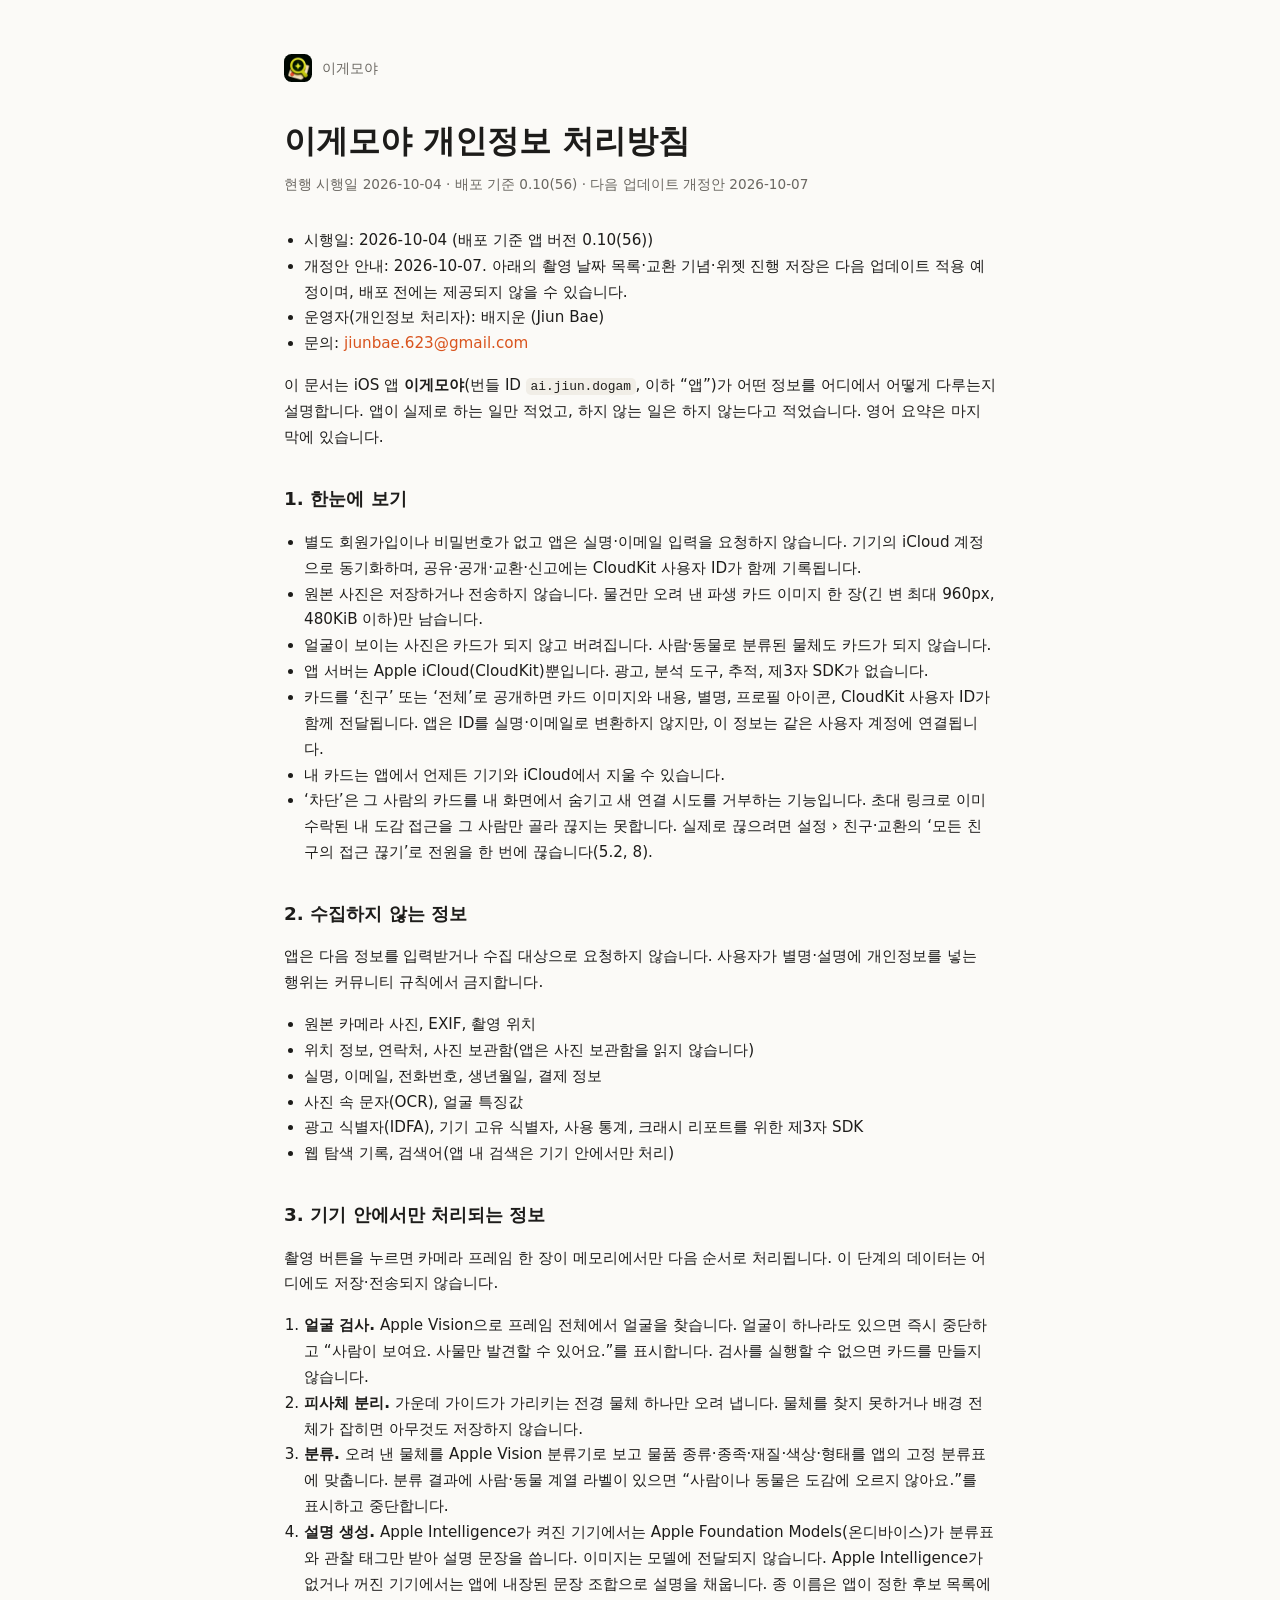
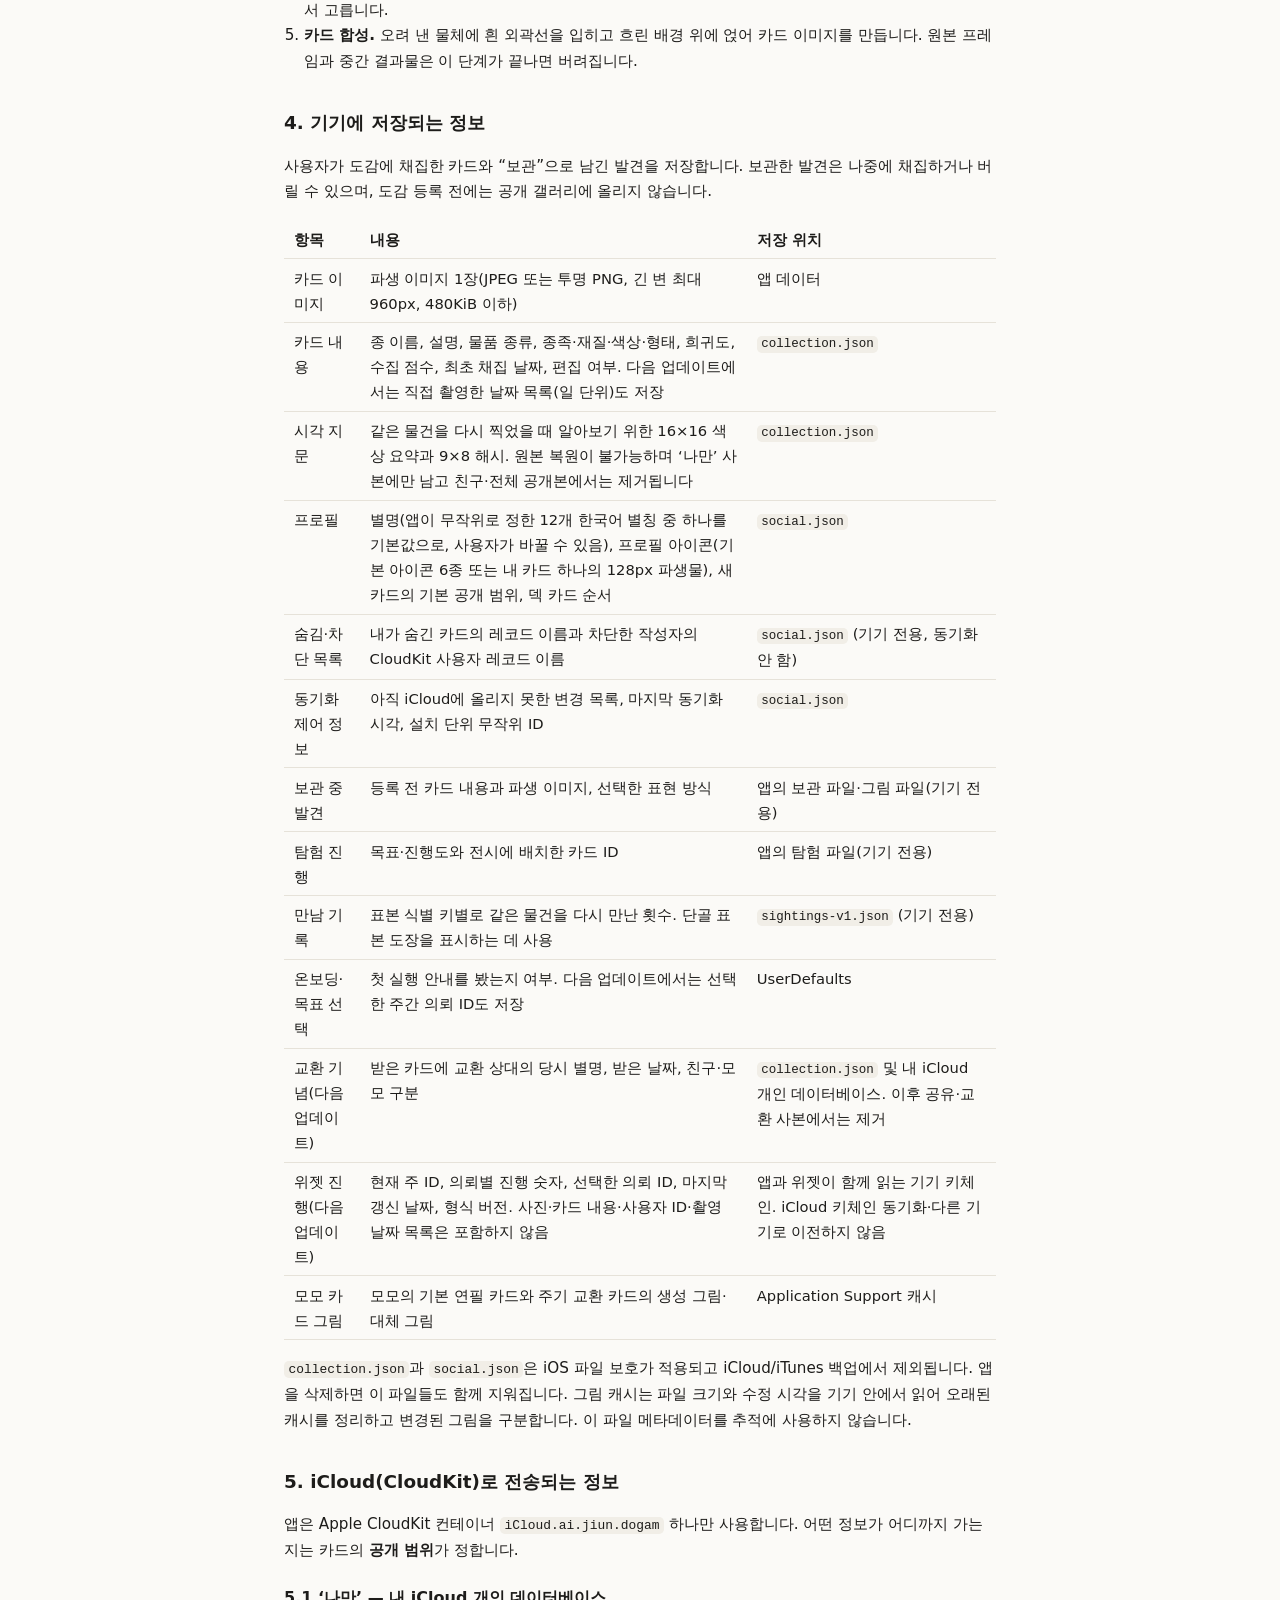
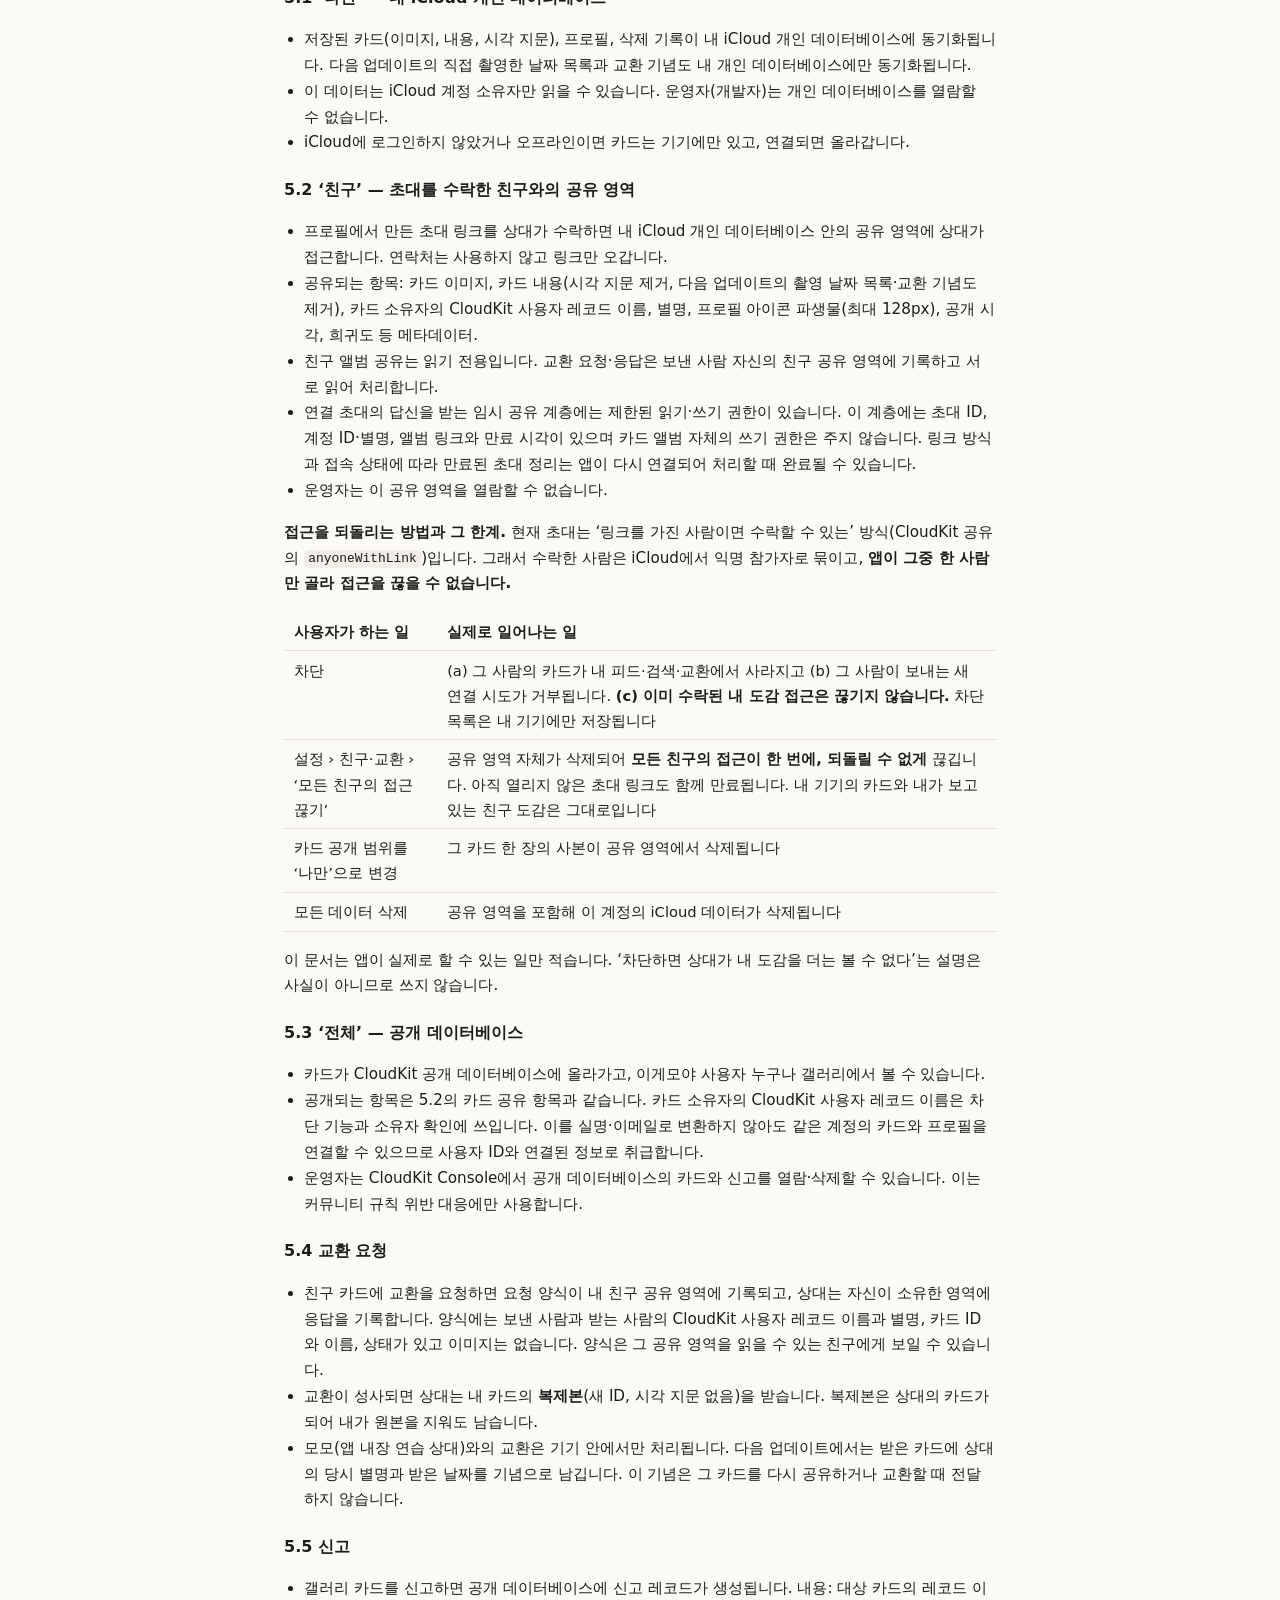
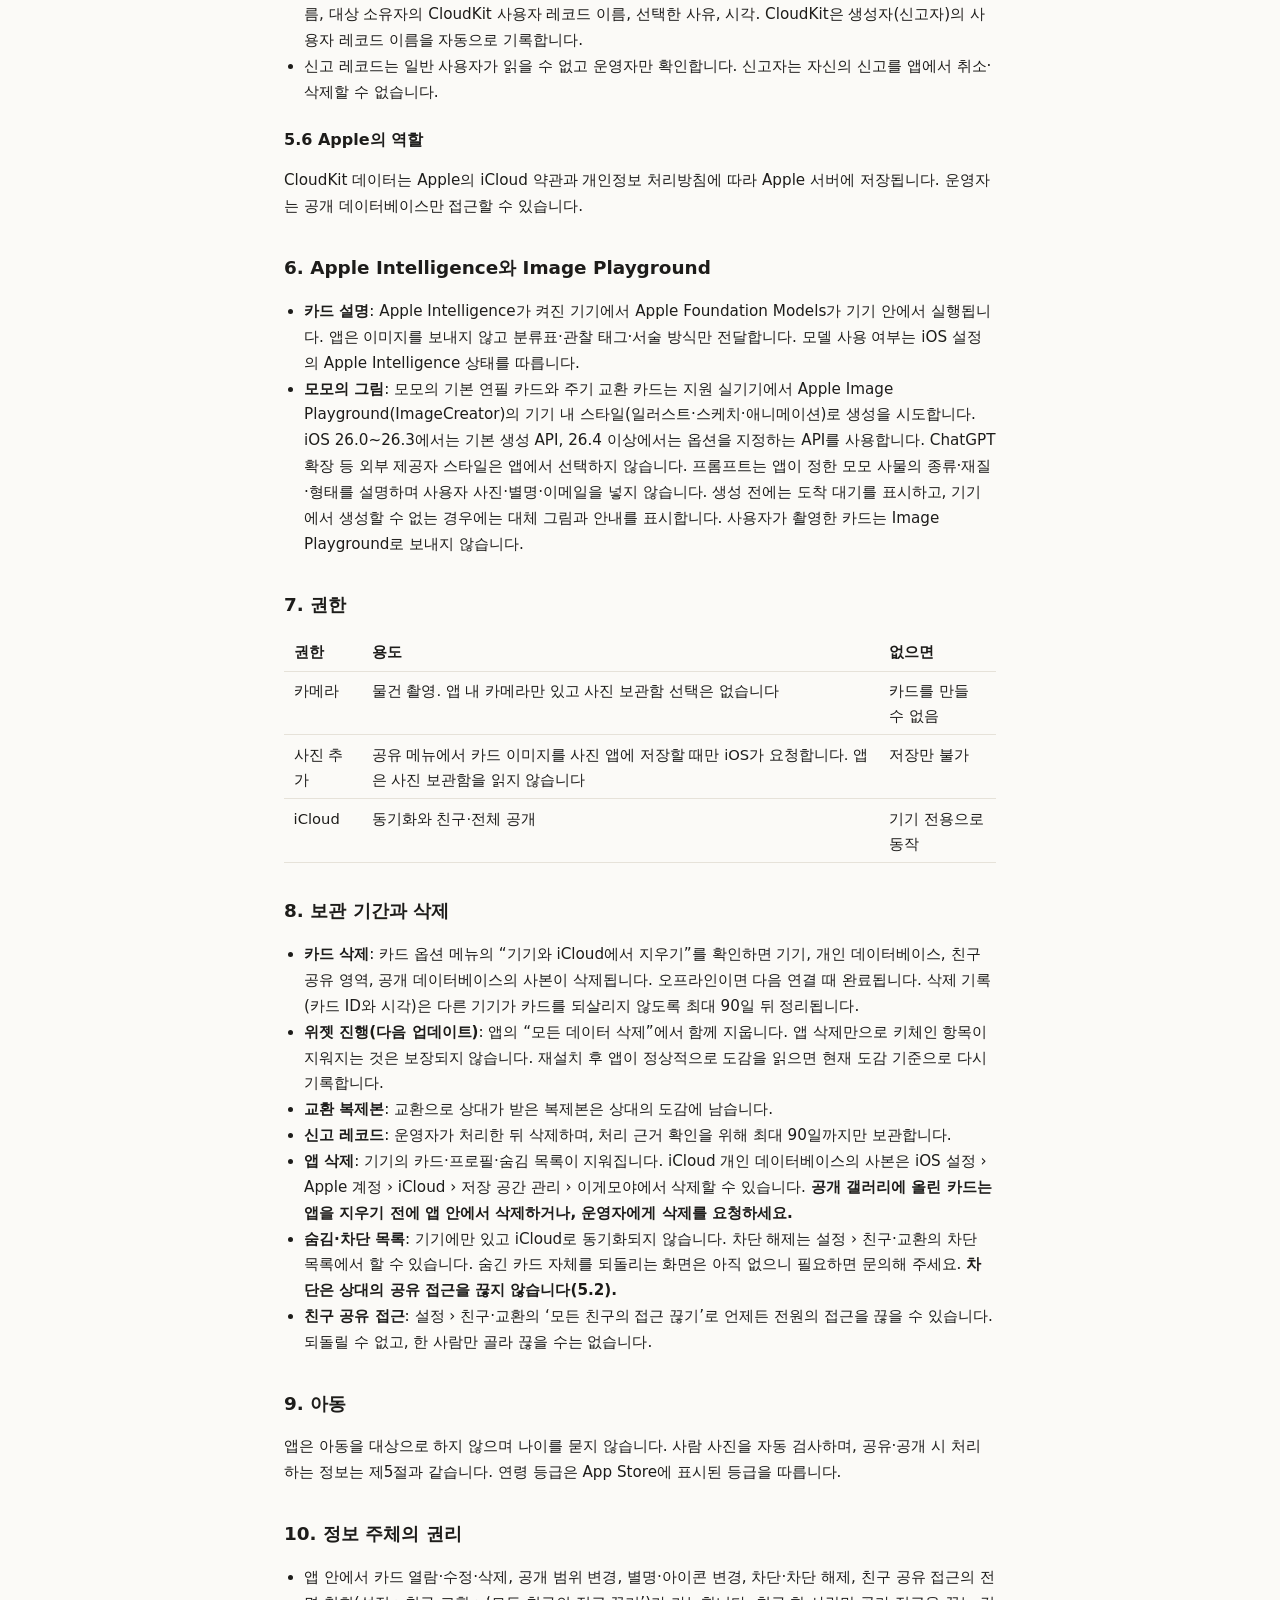
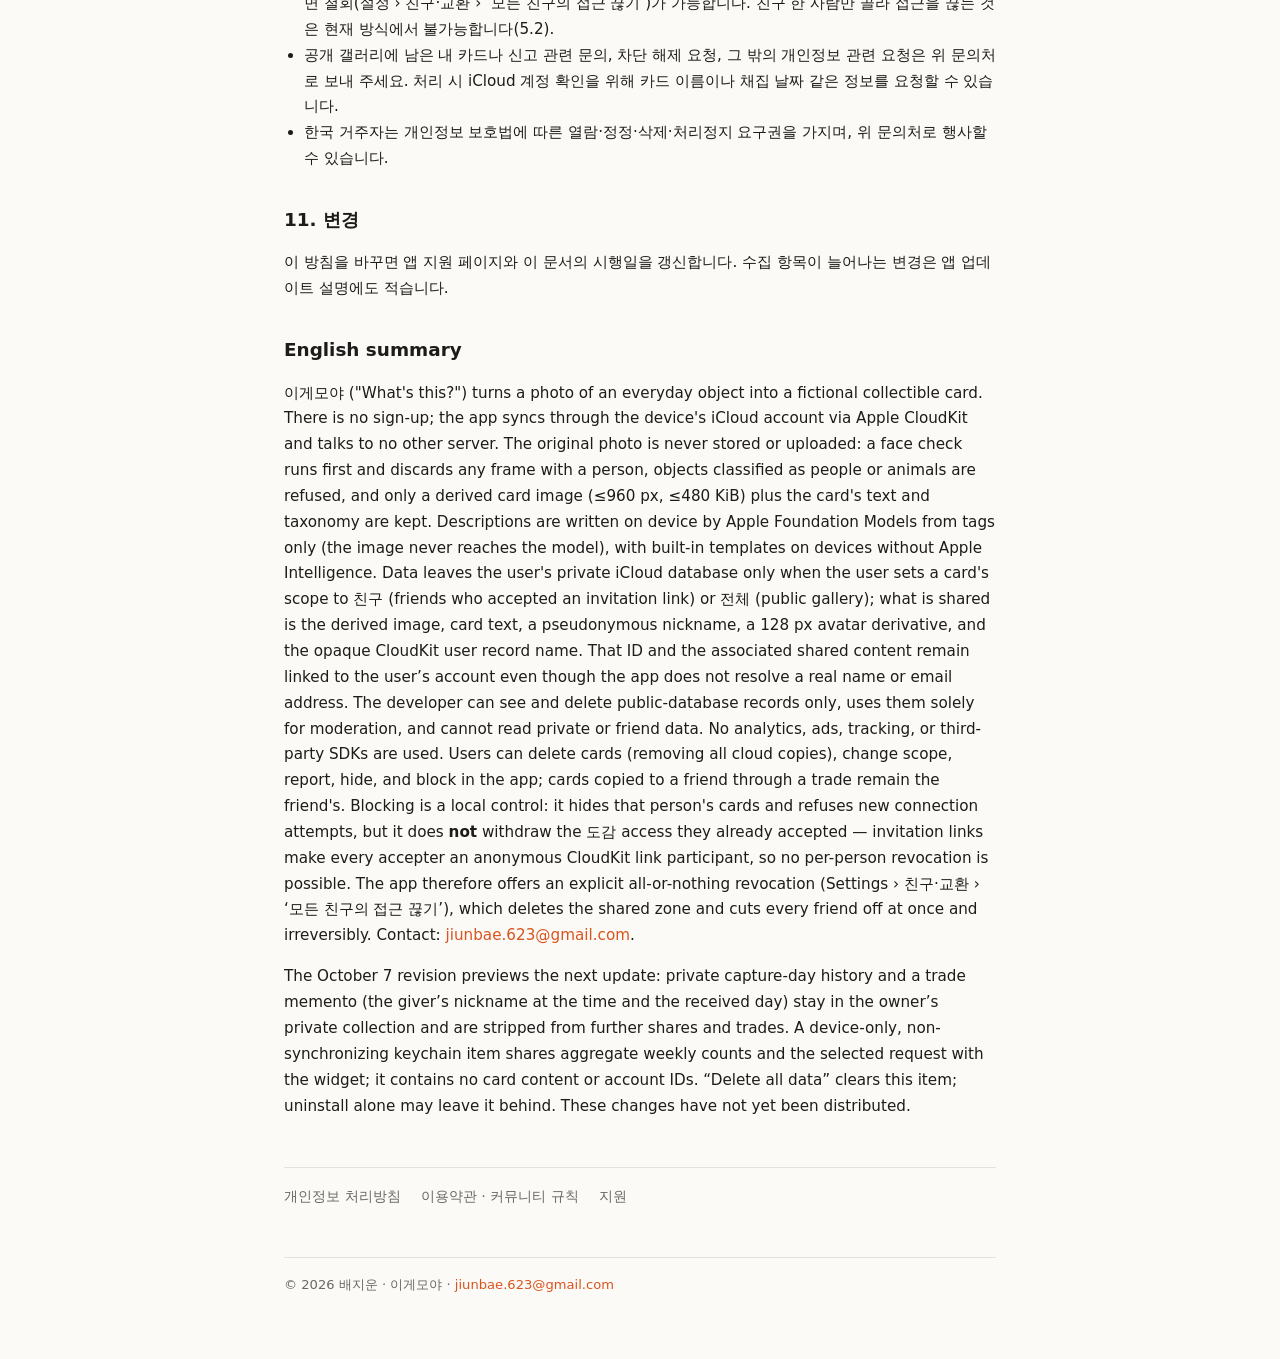
==== commit 02ae3b31: "docs: preview weekly progress and trade memento improvements" ====
--- a/privacy/index.html
+++ b/privacy/index.html
@@ -19,10 +19,11 @@
 <div class="wrap">
 <p class="top"><img src="/icon.png" alt=""><a href="/">이게모야</a></p>
 <h1 class="title">이게모야 개인정보 처리방침</h1>
-<p class="updated">시행일 2026-10-04 · 기준 앱 버전 0.10(53)</p>
+<p class="updated">현행 시행일 2026-10-04 · 배포 기준 0.10(56) · 다음 업데이트 개정안 2026-10-07</p>
 <div class="content">
 <ul>
-<li>시행일: 2026-10-04 (기준 앱 버전 0.10(53))</li>
+<li>시행일: 2026-10-04 (배포 기준 앱 버전 0.10(56))</li>
+<li>개정안 안내: 2026-10-07. 아래의 촬영 날짜 목록·교환 기념·위젯 진행 저장은 다음 업데이트 적용 예정이며, 배포 전에는 제공되지 않을 수 있습니다.</li>
 <li>운영자(개인정보 처리자): 배지운 (Jiun Bae)</li>
 <li>문의: <a href="mailto:jiunbae.623@gmail.com">jiunbae.623@gmail.com</a></li>
 </ul>
@@ -49,7 +50,7 @@
 </ul>
 <h2 id="3-기기-안에서만-처리되는-정보">3. 기기 안에서만 처리되는 정보</h2>
 <p>촬영 버튼을 누르면 카메라 프레임 한 장이 메모리에서만 다음 순서로 처리됩니다. 이 단계의 데이터는 어디에도 저장·전송되지 않습니다.</p>
-<ol type="1">
+<ol>
 <li><strong>얼굴 검사.</strong> Apple Vision으로 프레임 전체에서 얼굴을 찾습니다. 얼굴이 하나라도 있으면 즉시 중단하고 “사람이 보여요. 사물만 발견할 수 있어요.”를 표시합니다. 검사를 실행할 수 없으면 카드를 만들지 않습니다.</li>
 <li><strong>피사체 분리.</strong> 가운데 가이드가 가리키는 전경 물체 하나만 오려 냅니다. 물체를 찾지 못하거나 배경 전체가 잡히면 아무것도 저장하지 않습니다.</li>
 <li><strong>분류.</strong> 오려 낸 물체를 Apple Vision 분류기로 보고 물품 종류·종족·재질·색상·형태를 앱의 고정 분류표에 맞춥니다. 분류 결과에 사람·동물 계열 라벨이 있으면 “사람이나 동물은 도감에 오르지 않아요.”를 표시하고 중단합니다.</li>
@@ -74,7 +75,7 @@
 </tr>
 <tr>
 <td>카드 내용</td>
-<td>종 이름, 설명, 물품 종류, 종족·재질·색상·형태, 희귀도, 수집 점수, 채집 날짜, 편집 여부</td>
+<td>종 이름, 설명, 물품 종류, 종족·재질·색상·형태, 희귀도, 수집 점수, 최초 채집 날짜, 편집 여부. 다음 업데이트에서는 직접 촬영한 날짜 목록(일 단위)도 저장</td>
 <td><code>collection.json</code></td>
 </tr>
 <tr>
@@ -113,9 +114,19 @@
 <td><code>sightings-v1.json</code> (기기 전용)</td>
 </tr>
 <tr>
-<td>온보딩 완료 여부</td>
-<td>첫 실행 안내를 봤는지 여부</td>
+<td>온보딩·목표 선택</td>
+<td>첫 실행 안내를 봤는지 여부. 다음 업데이트에서는 선택한 주간 의뢰 ID도 저장</td>
 <td>UserDefaults</td>
+</tr>
+<tr>
+<td>교환 기념(다음 업데이트)</td>
+<td>받은 카드에 교환 상대의 당시 별명, 받은 날짜, 친구·모모 구분</td>
+<td><code>collection.json</code> 및 내 iCloud 개인 데이터베이스. 이후 공유·교환 사본에서는 제거</td>
+</tr>
+<tr>
+<td>위젯 진행(다음 업데이트)</td>
+<td>현재 주 ID, 의뢰별 진행 숫자, 선택한 의뢰 ID, 마지막 갱신 날짜, 형식 버전. 사진·카드 내용·사용자 ID·촬영 날짜 목록은 포함하지 않음</td>
+<td>앱과 위젯이 함께 읽는 기기 키체인. iCloud 키체인 동기화·다른 기기로 이전하지 않음</td>
 </tr>
 <tr>
 <td>모모 카드 그림</td>
@@ -129,14 +140,14 @@
 <p>앱은 Apple CloudKit 컨테이너 <code>iCloud.ai.jiun.dogam</code> 하나만 사용합니다. 어떤 정보가 어디까지 가는지는 카드의 <strong>공개 범위</strong>가 정합니다.</p>
 <h3 id="51-나만--내-icloud-개인-데이터베이스">5.1 ‘나만’ — 내 iCloud 개인 데이터베이스</h3>
 <ul>
-<li>저장된 카드(이미지, 내용, 시각 지문), 프로필, 삭제 기록이 내 iCloud 개인 데이터베이스에 동기화됩니다.</li>
+<li>저장된 카드(이미지, 내용, 시각 지문), 프로필, 삭제 기록이 내 iCloud 개인 데이터베이스에 동기화됩니다. 다음 업데이트의 직접 촬영한 날짜 목록과 교환 기념도 내 개인 데이터베이스에만 동기화됩니다.</li>
 <li>이 데이터는 iCloud 계정 소유자만 읽을 수 있습니다. 운영자(개발자)는 개인 데이터베이스를 열람할 수 없습니다.</li>
 <li>iCloud에 로그인하지 않았거나 오프라인이면 카드는 기기에만 있고, 연결되면 올라갑니다.</li>
 </ul>
 <h3 id="52-친구--초대를-수락한-친구와의-공유-영역">5.2 ‘친구’ — 초대를 수락한 친구와의 공유 영역</h3>
 <ul>
 <li>프로필에서 만든 초대 링크를 상대가 수락하면 내 iCloud 개인 데이터베이스 안의 공유 영역에 상대가 접근합니다. 연락처는 사용하지 않고 링크만 오갑니다.</li>
-<li>공유되는 항목: 카드 이미지, 카드 내용(시각 지문 제거), 카드 소유자의 CloudKit 사용자 레코드 이름, 별명, 프로필 아이콘 파생물(최대 128px), 공개 시각, 희귀도 등 메타데이터.</li>
+<li>공유되는 항목: 카드 이미지, 카드 내용(시각 지문 제거, 다음 업데이트의 촬영 날짜 목록·교환 기념도 제거), 카드 소유자의 CloudKit 사용자 레코드 이름, 별명, 프로필 아이콘 파생물(최대 128px), 공개 시각, 희귀도 등 메타데이터.</li>
 <li>친구 앨범 공유는 읽기 전용입니다. 교환 요청·응답은 보낸 사람 자신의 친구 공유 영역에 기록하고 서로 읽어 처리합니다.</li>
 <li>연결 초대의 답신을 받는 임시 공유 계층에는 제한된 읽기·쓰기 권한이 있습니다. 이 계층에는 초대 ID, 계정 ID·별명, 앨범 링크와 만료 시각이 있으며 카드 앨범 자체의 쓰기 권한은 주지 않습니다. 링크 방식과 접속 상태에 따라 만료된 초대 정리는 앱이 다시 연결되어 처리할 때 완료될 수 있습니다.</li>
 <li>운영자는 이 공유 영역을 열람할 수 없습니다.</li>
@@ -179,7 +190,7 @@
 <ul>
 <li>친구 카드에 교환을 요청하면 요청 양식이 내 친구 공유 영역에 기록되고, 상대는 자신이 소유한 영역에 응답을 기록합니다. 양식에는 보낸 사람과 받는 사람의 CloudKit 사용자 레코드 이름과 별명, 카드 ID와 이름, 상태가 있고 이미지는 없습니다. 양식은 그 공유 영역을 읽을 수 있는 친구에게 보일 수 있습니다.</li>
 <li>교환이 성사되면 상대는 내 카드의 <strong>복제본</strong>(새 ID, 시각 지문 없음)을 받습니다. 복제본은 상대의 카드가 되어 내가 원본을 지워도 남습니다.</li>
-<li>모모(앱 내장 연습 상대)와의 교환은 기기 안에서만 처리됩니다.</li>
+<li>모모(앱 내장 연습 상대)와의 교환은 기기 안에서만 처리됩니다. 다음 업데이트에서는 받은 카드에 상대의 당시 별명과 받은 날짜를 기념으로 남깁니다. 이 기념은 그 카드를 다시 공유하거나 교환할 때 전달하지 않습니다.</li>
 </ul>
 <h3 id="55-신고">5.5 신고</h3>
 <ul>
@@ -223,6 +234,7 @@
 <h2 id="8-보관-기간과-삭제">8. 보관 기간과 삭제</h2>
 <ul>
 <li><strong>카드 삭제</strong>: 카드 옵션 메뉴의 “기기와 iCloud에서 지우기”를 확인하면 기기, 개인 데이터베이스, 친구 공유 영역, 공개 데이터베이스의 사본이 삭제됩니다. 오프라인이면 다음 연결 때 완료됩니다. 삭제 기록(카드 ID와 시각)은 다른 기기가 카드를 되살리지 않도록 최대 90일 뒤 정리됩니다.</li>
+<li><strong>위젯 진행(다음 업데이트)</strong>: 앱의 “모든 데이터 삭제”에서 함께 지웁니다. 앱 삭제만으로 키체인 항목이 지워지는 것은 보장되지 않습니다. 재설치 후 앱이 정상적으로 도감을 읽으면 현재 도감 기준으로 다시 기록합니다.</li>
 <li><strong>교환 복제본</strong>: 교환으로 상대가 받은 복제본은 상대의 도감에 남습니다.</li>
 <li><strong>신고 레코드</strong>: 운영자가 처리한 뒤 삭제하며, 처리 근거 확인을 위해 최대 90일까지만 보관합니다.</li>
 <li><strong>앱 삭제</strong>: 기기의 카드·프로필·숨김 목록이 지워집니다. iCloud 개인 데이터베이스의 사본은 iOS 설정 › Apple 계정 › iCloud › 저장 공간 관리 › 이게모야에서 삭제할 수 있습니다. <strong>공개 갤러리에 올린 카드는 앱을 지우기 전에 앱 안에서 삭제하거나, 운영자에게 삭제를 요청하세요.</strong></li>
@@ -241,6 +253,7 @@
 <p>이 방침을 바꾸면 앱 지원 페이지와 이 문서의 시행일을 갱신합니다. 수집 항목이 늘어나는 변경은 앱 업데이트 설명에도 적습니다.</p>
 <h2 id="english-summary">English summary</h2>
 <p>이게모야 ("What's this?") turns a photo of an everyday object into a fictional collectible card. There is no sign-up; the app syncs through the device's iCloud account via Apple CloudKit and talks to no other server. The original photo is never stored or uploaded: a face check runs first and discards any frame with a person, objects classified as people or animals are refused, and only a derived card image (≤960 px, ≤480 KiB) plus the card's text and taxonomy are kept. Descriptions are written on device by Apple Foundation Models from tags only (the image never reaches the model), with built-in templates on devices without Apple Intelligence. Data leaves the user's private iCloud database only when the user sets a card's scope to 친구 (friends who accepted an invitation link) or 전체 (public gallery); what is shared is the derived image, card text, a pseudonymous nickname, a 128 px avatar derivative, and the opaque CloudKit user record name. That ID and the associated shared content remain linked to the user’s account even though the app does not resolve a real name or email address. The developer can see and delete public-database records only, uses them solely for moderation, and cannot read private or friend data. No analytics, ads, tracking, or third-party SDKs are used. Users can delete cards (removing all cloud copies), change scope, report, hide, and block in the app; cards copied to a friend through a trade remain the friend's. Blocking is a local control: it hides that person's cards and refuses new connection attempts, but it does <strong>not</strong> withdraw the 도감 access they already accepted — invitation links make every accepter an anonymous CloudKit link participant, so no per-person revocation is possible. The app therefore offers an explicit all-or-nothing revocation (Settings › 친구·교환 › ‘모든 친구의 접근 끊기’), which deletes the shared zone and cuts every friend off at once and irreversibly. Contact: <a href="mailto:jiunbae.623@gmail.com">jiunbae.623@gmail.com</a>.</p>
+<p>The October 7 revision previews the next update: private capture-day history and a trade memento (the giver’s nickname at the time and the received day) stay in the owner’s private collection and are stripped from further shares and trades. A device-only, non-synchronizing keychain item shares aggregate weekly counts and the selected request with the widget; it contains no card content or account IDs. “Delete all data” clears this item; uninstall alone may leave it behind. These changes have not yet been distributed.</p>
 </div>
 <nav class="related" aria-label="관련 문서"><a href="/privacy/">개인정보 처리방침</a><a href="/terms/">이용약관 · 커뮤니티 규칙</a><a href="/support/">지원</a></nav>
 <footer class="site">© 2026 배지운 · 이게모야 · <a href="mailto:jiunbae.623@gmail.com">jiunbae.623@gmail.com</a></footer>
